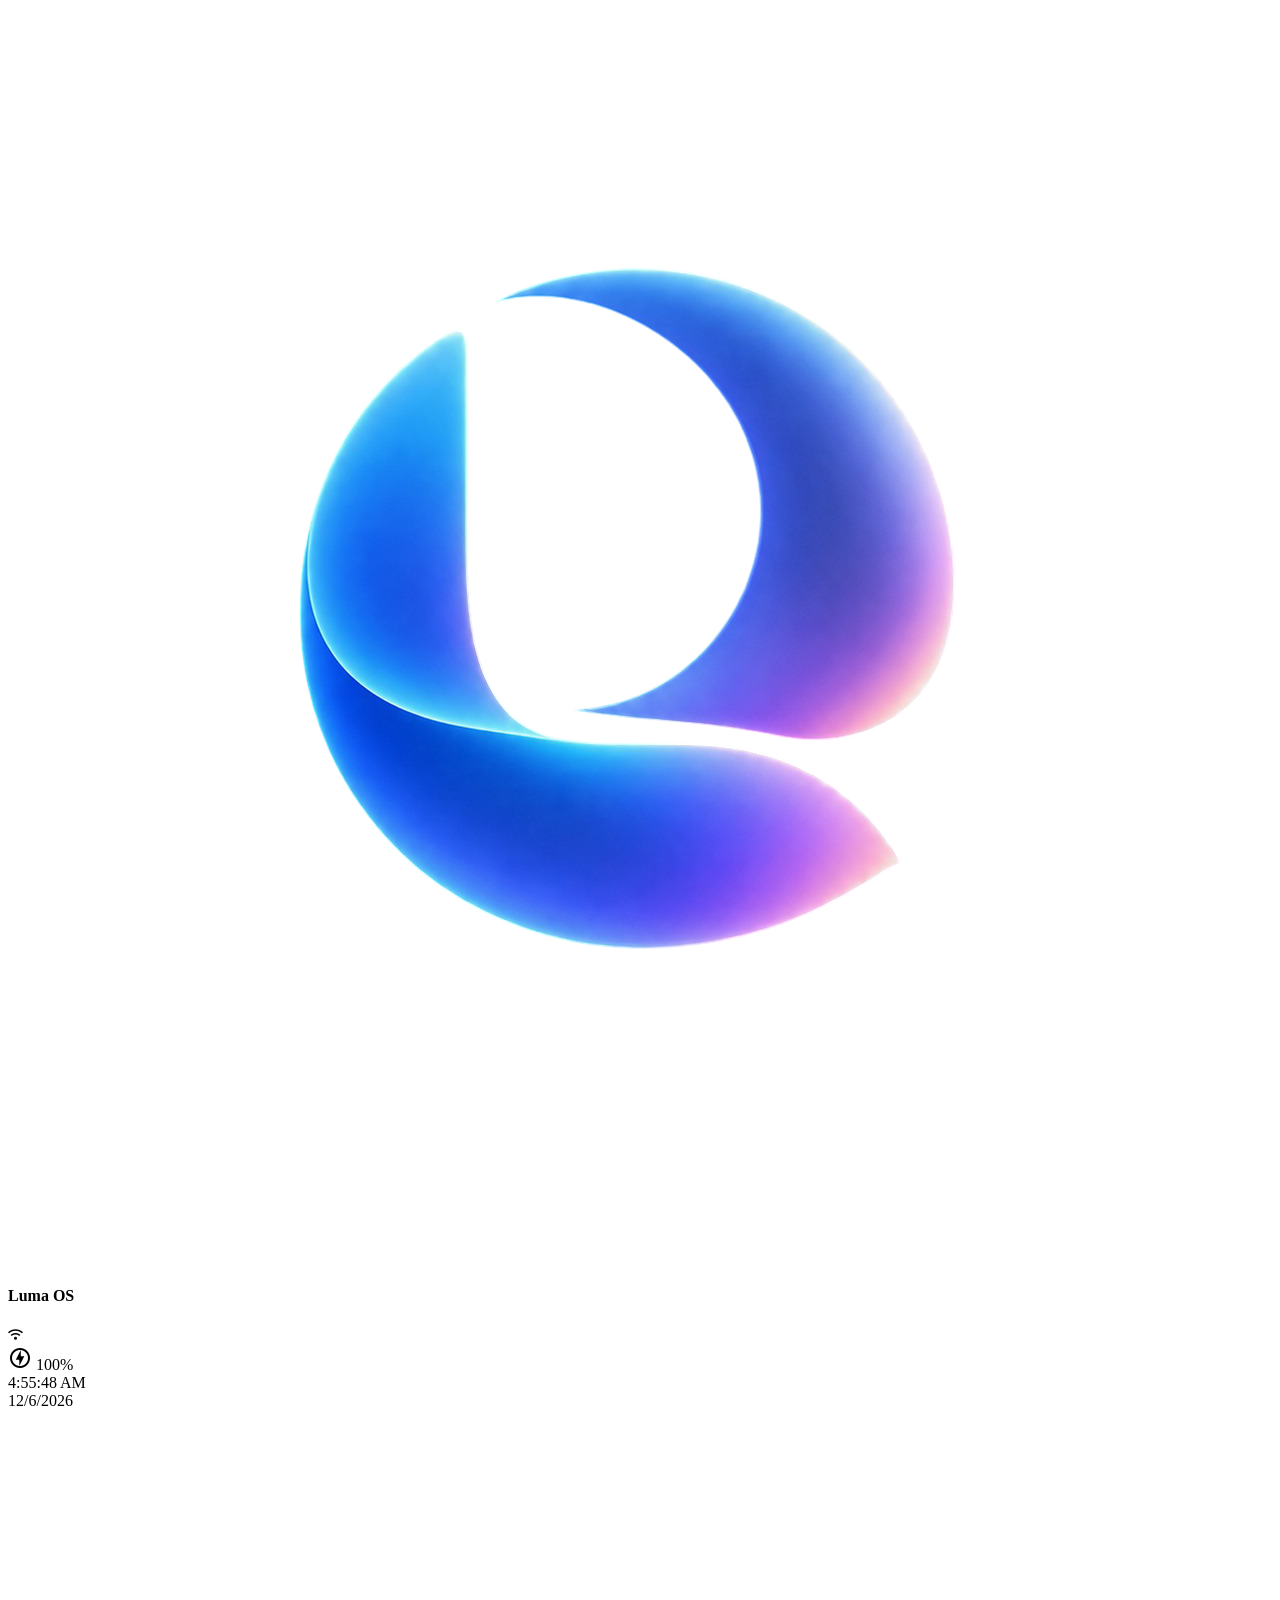
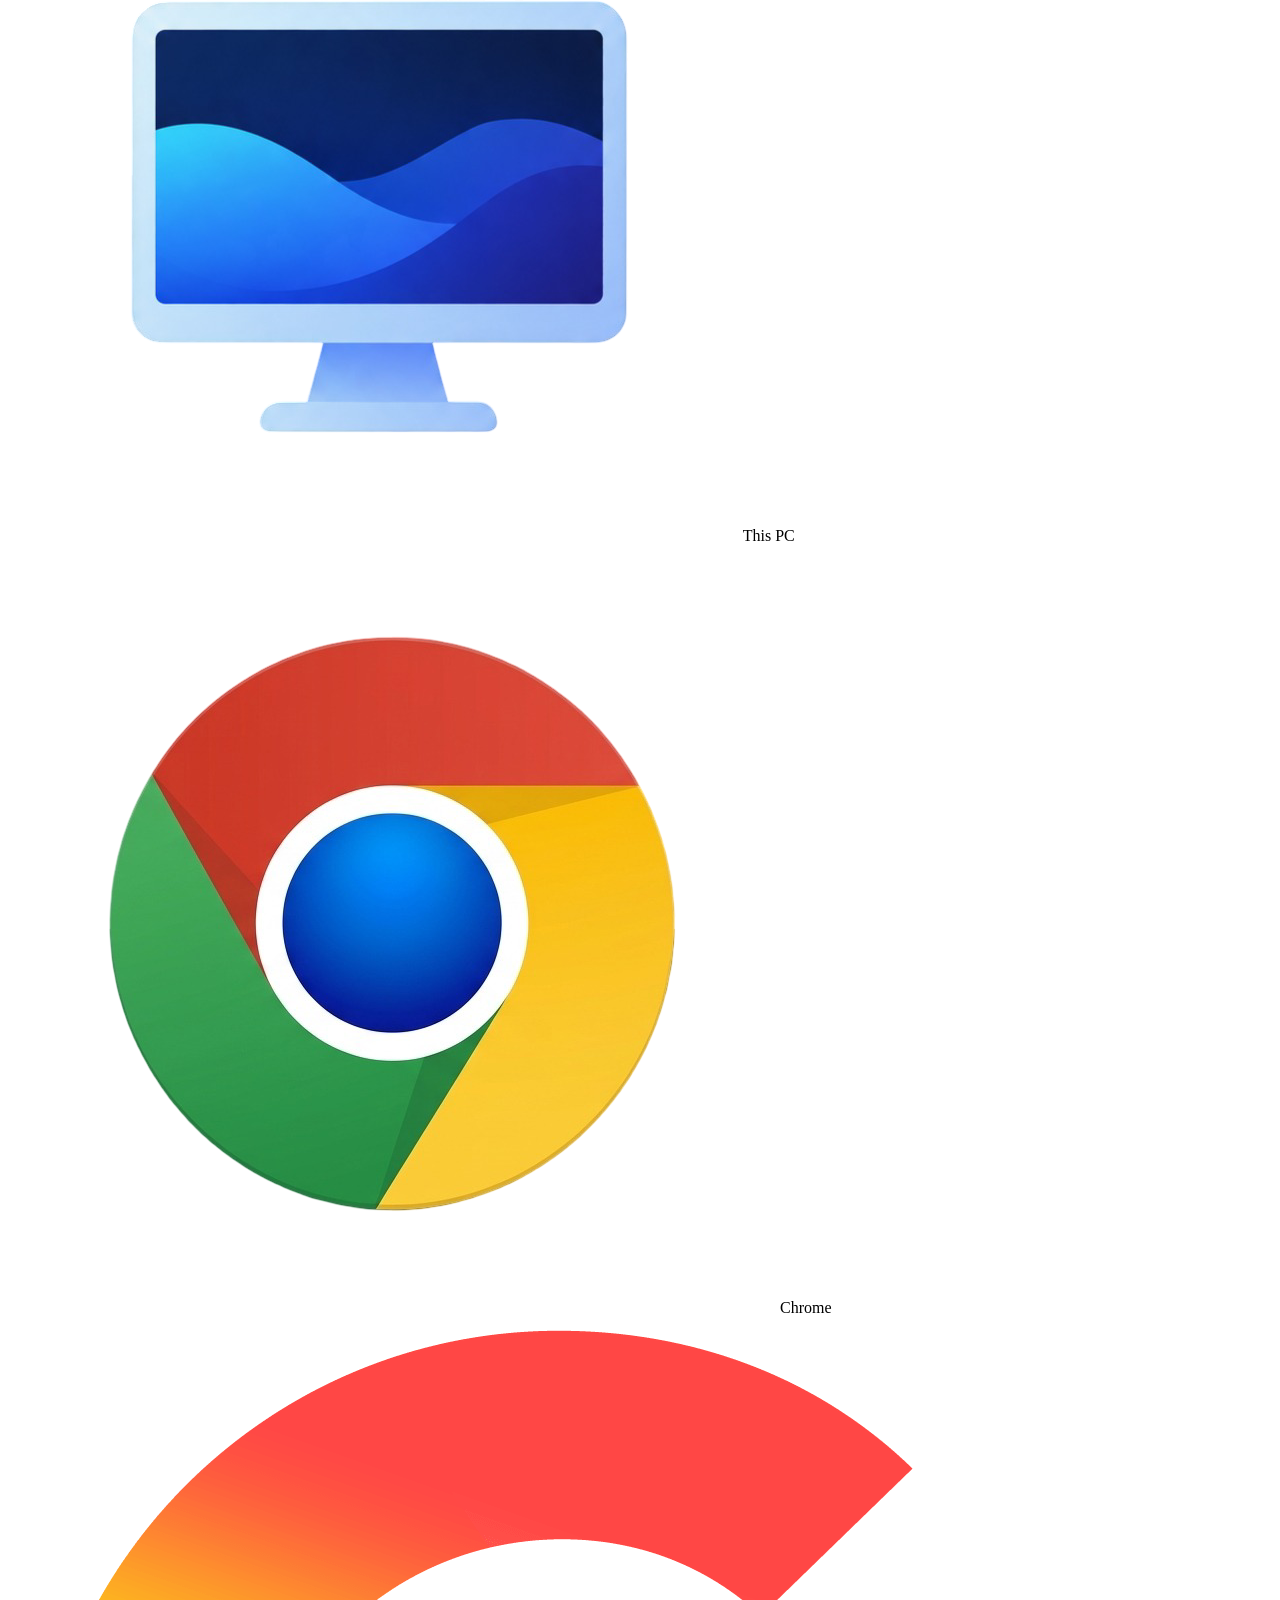
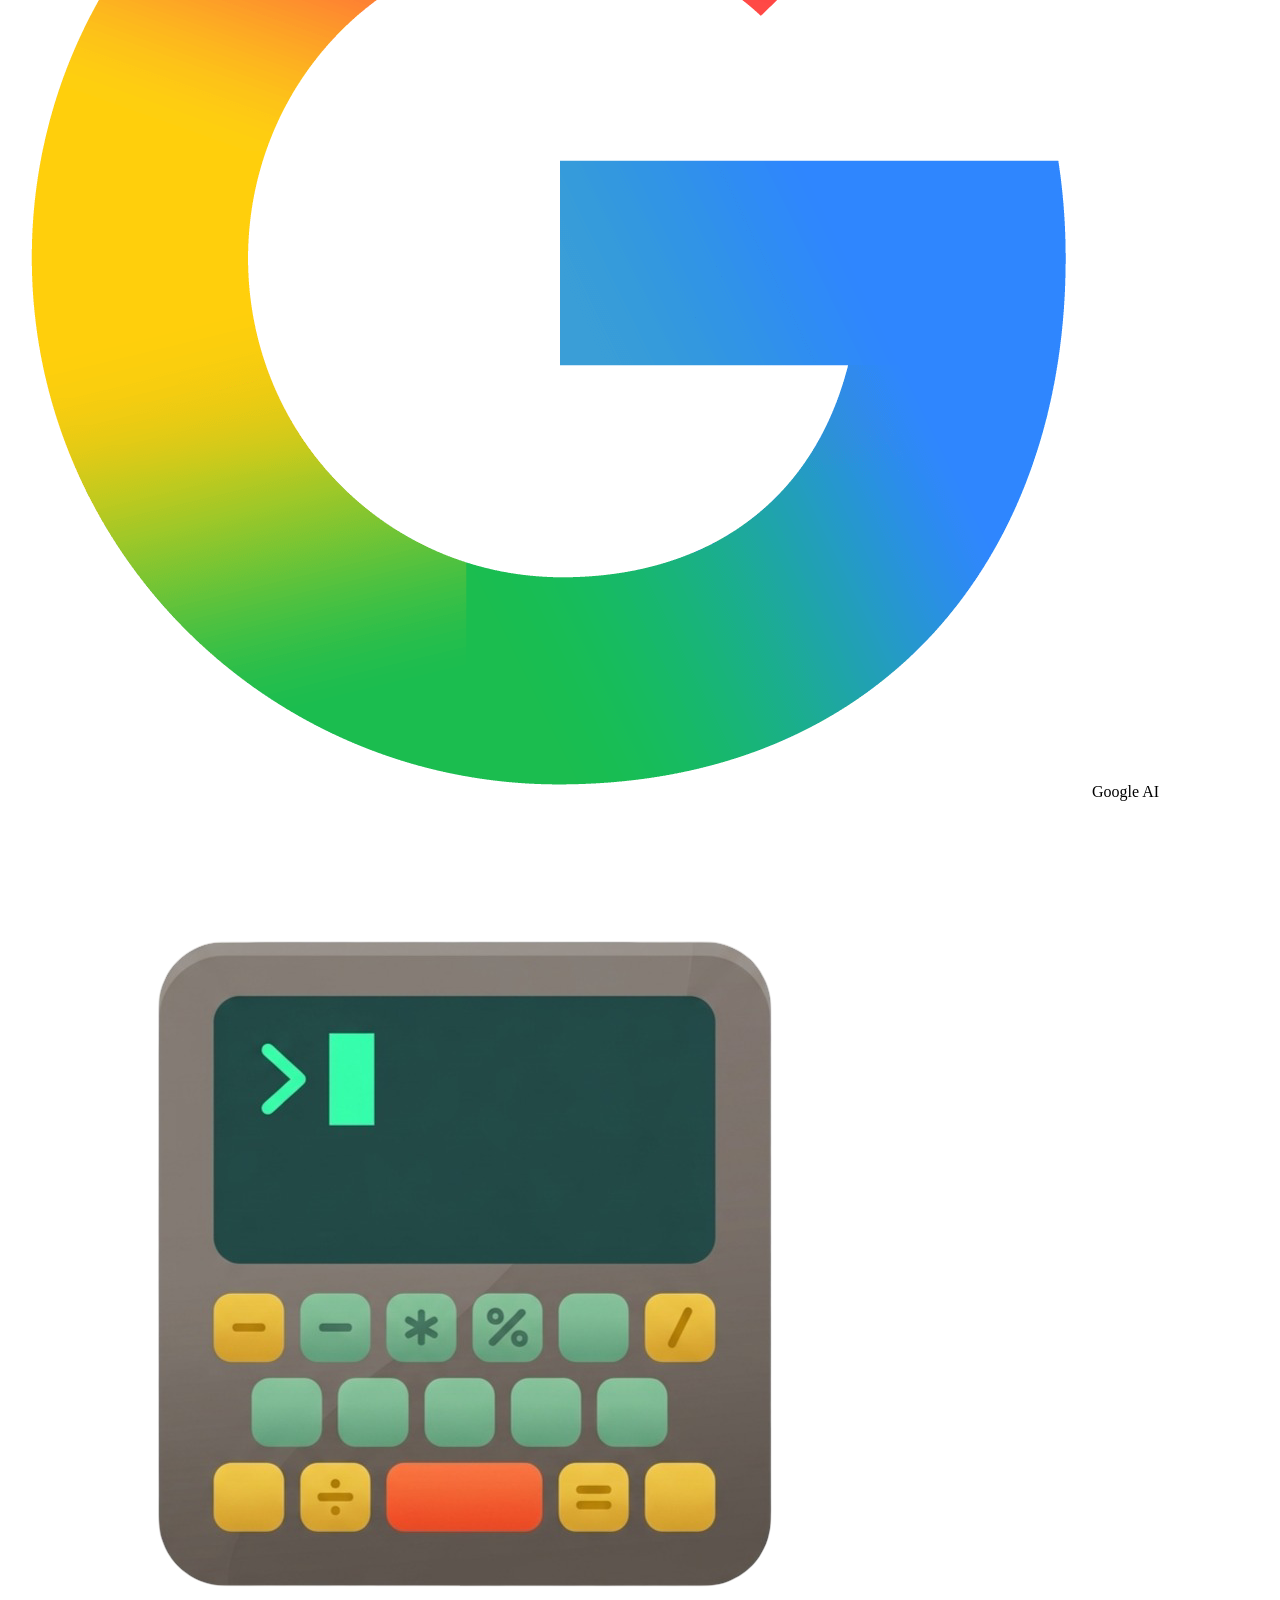
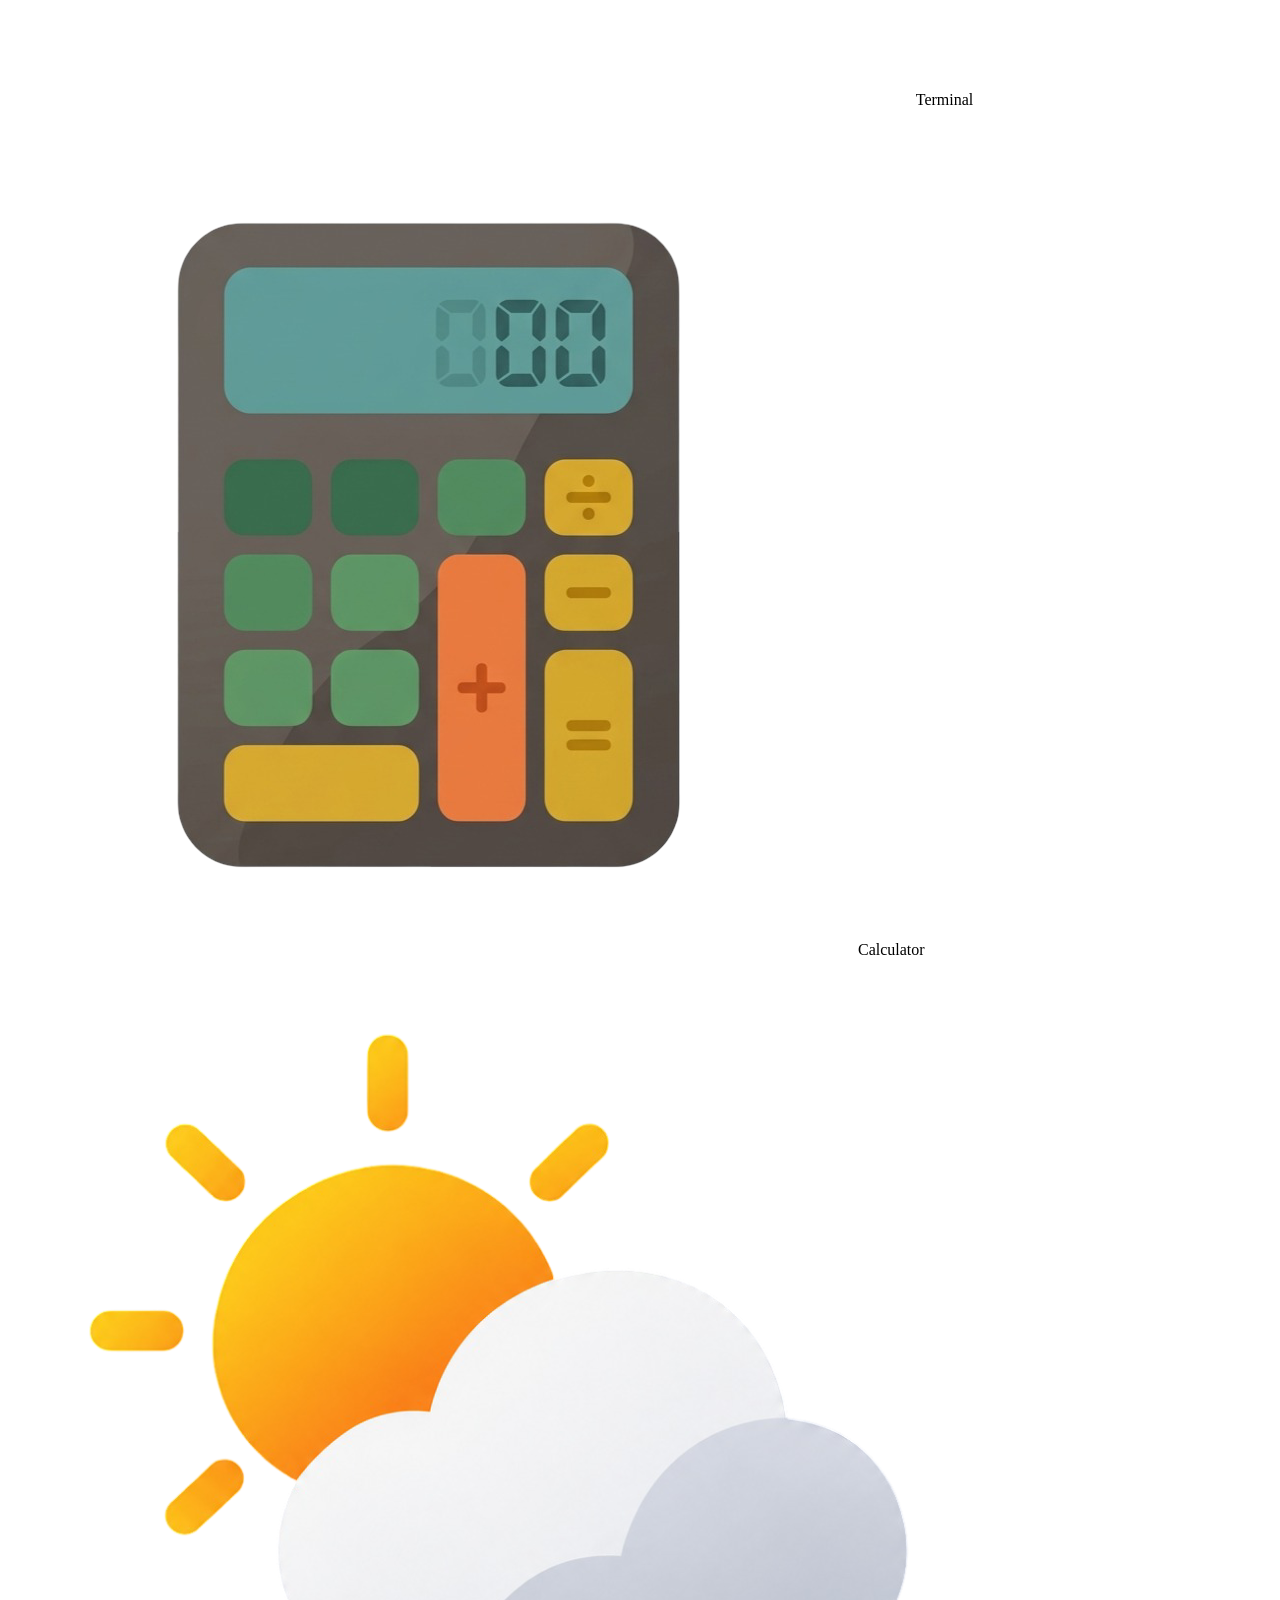
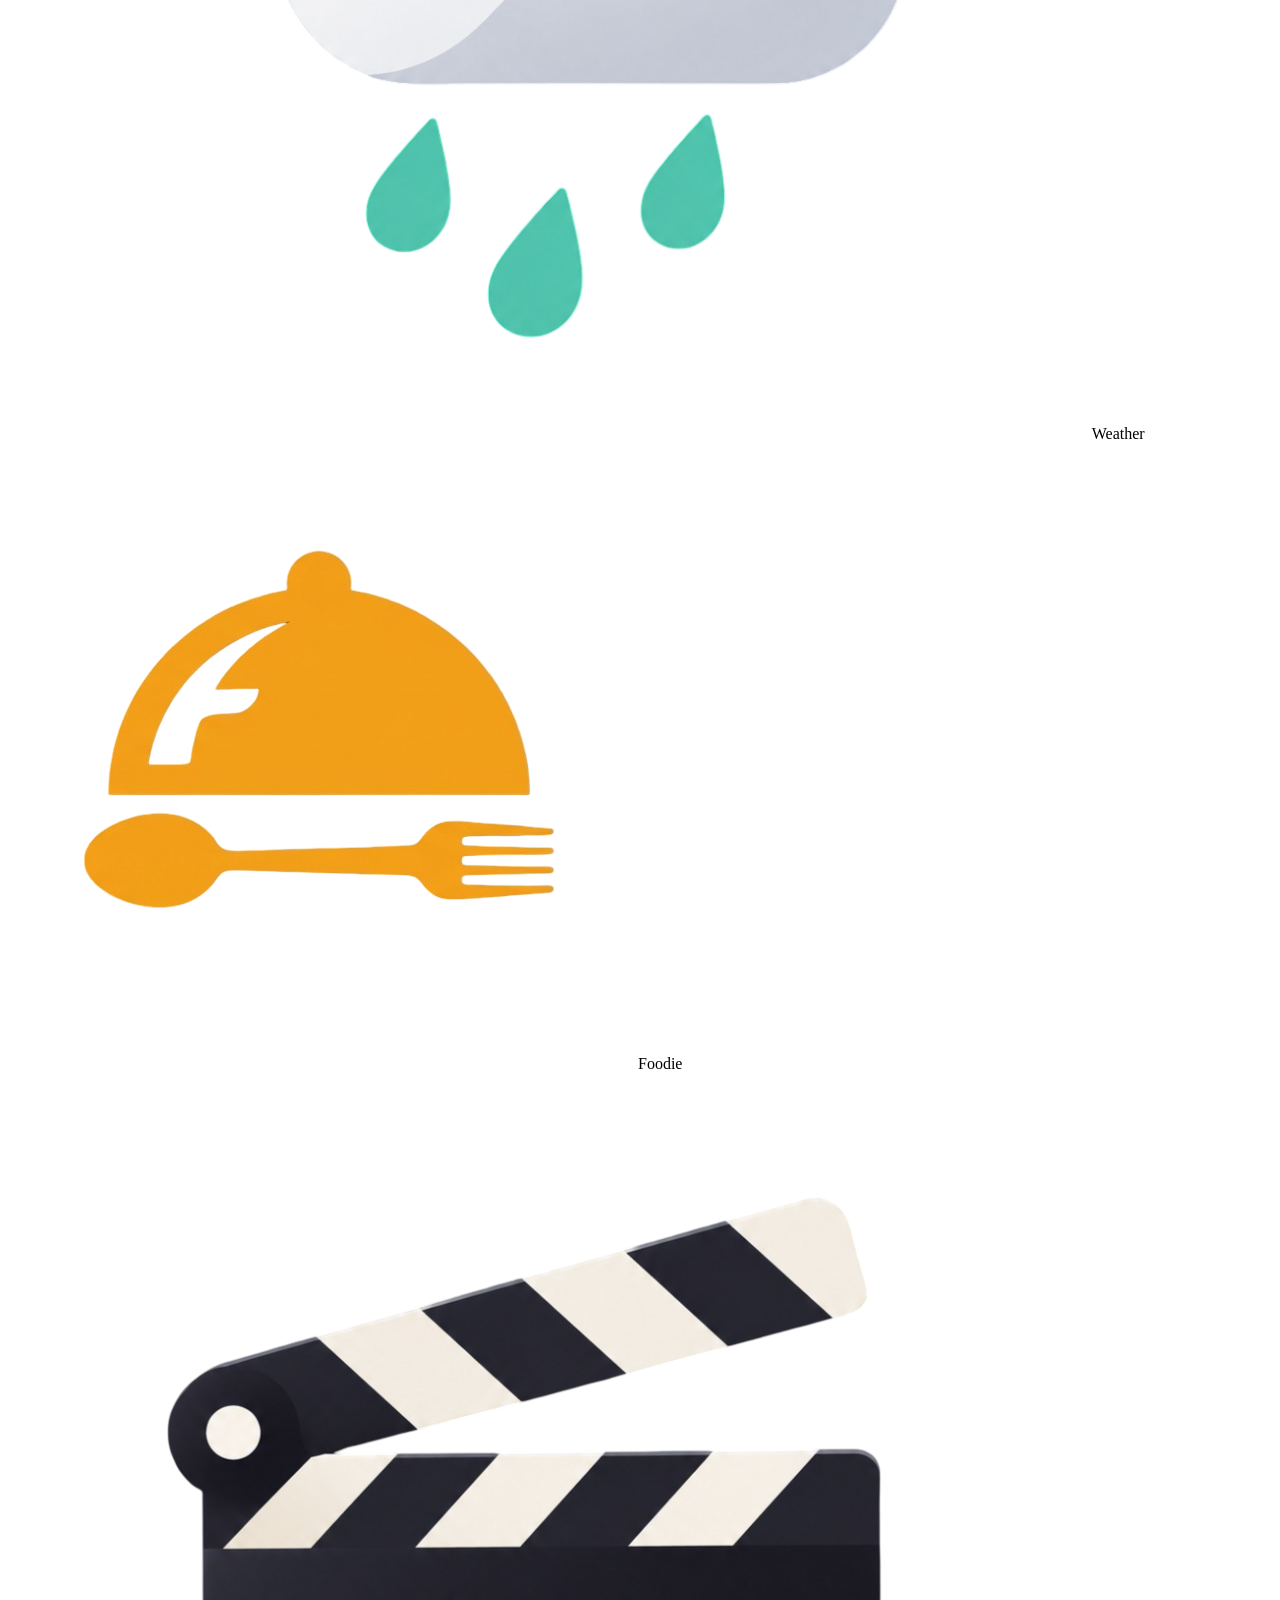
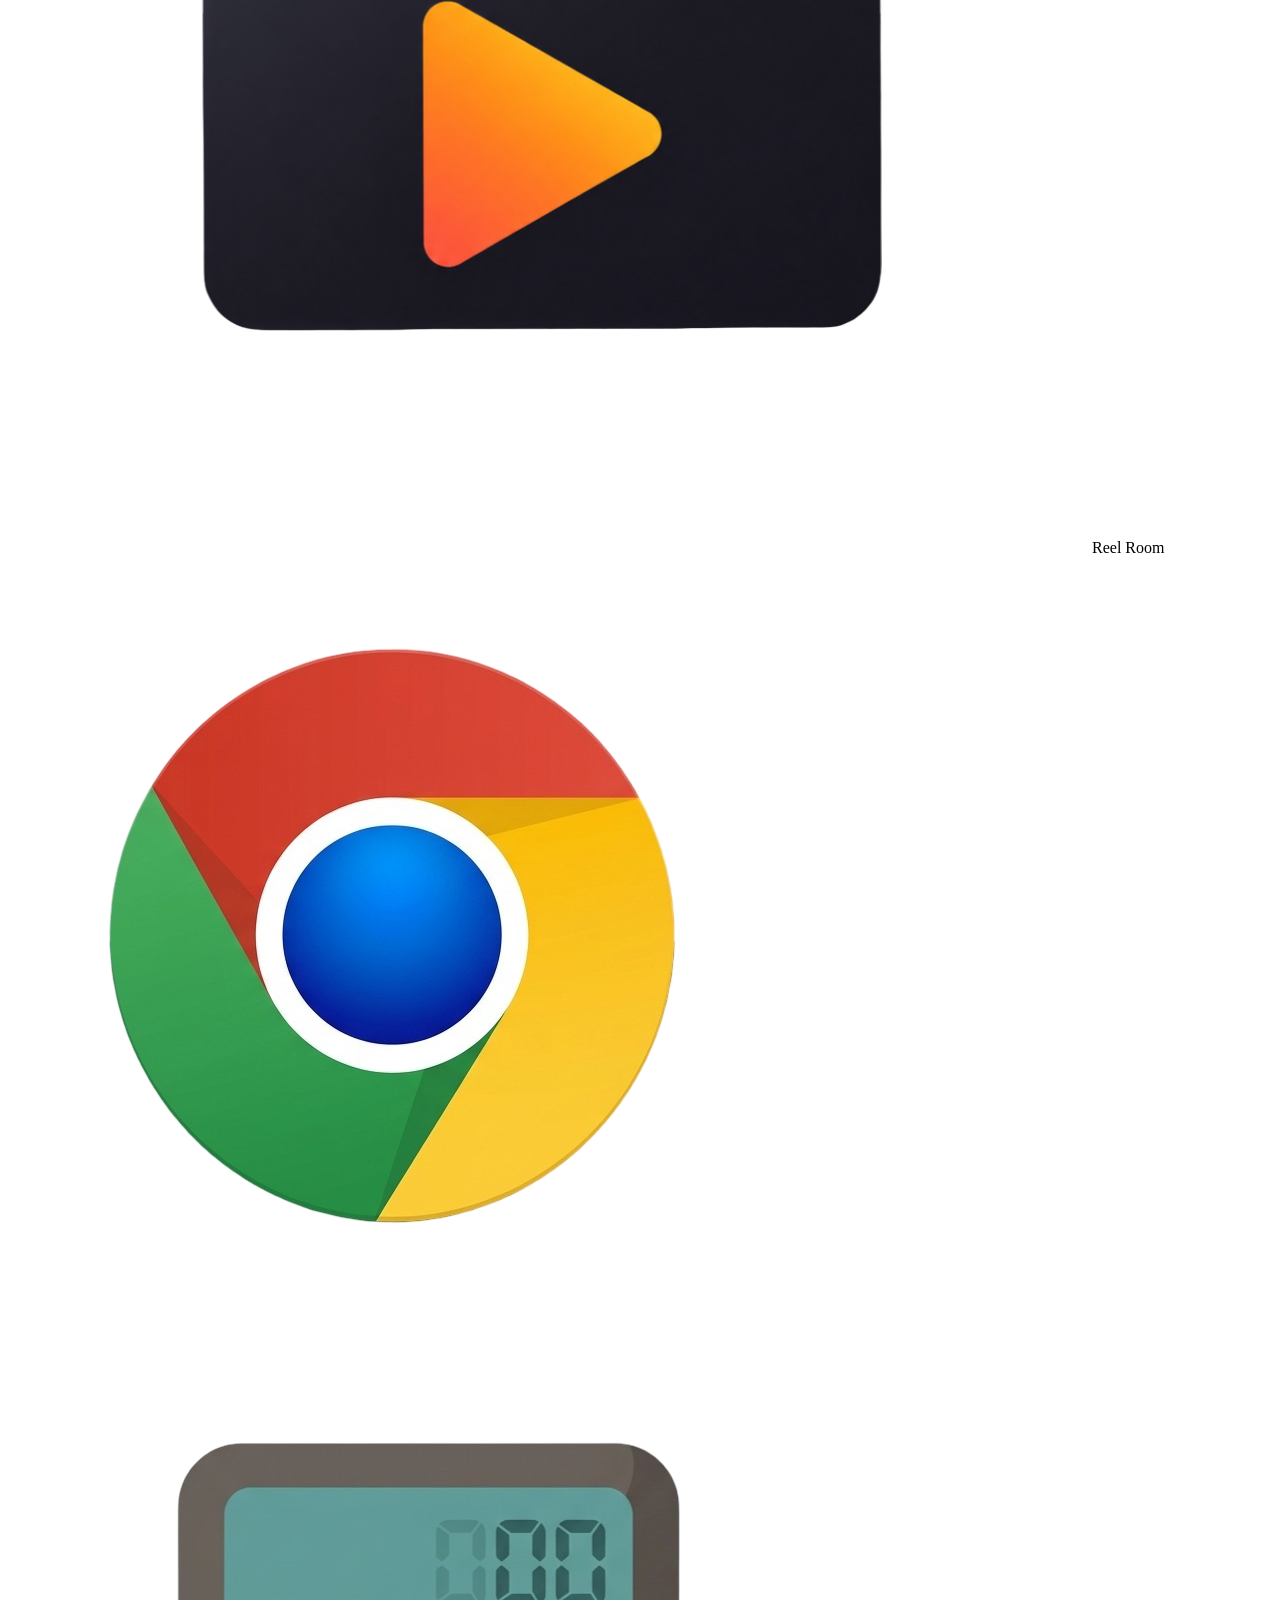
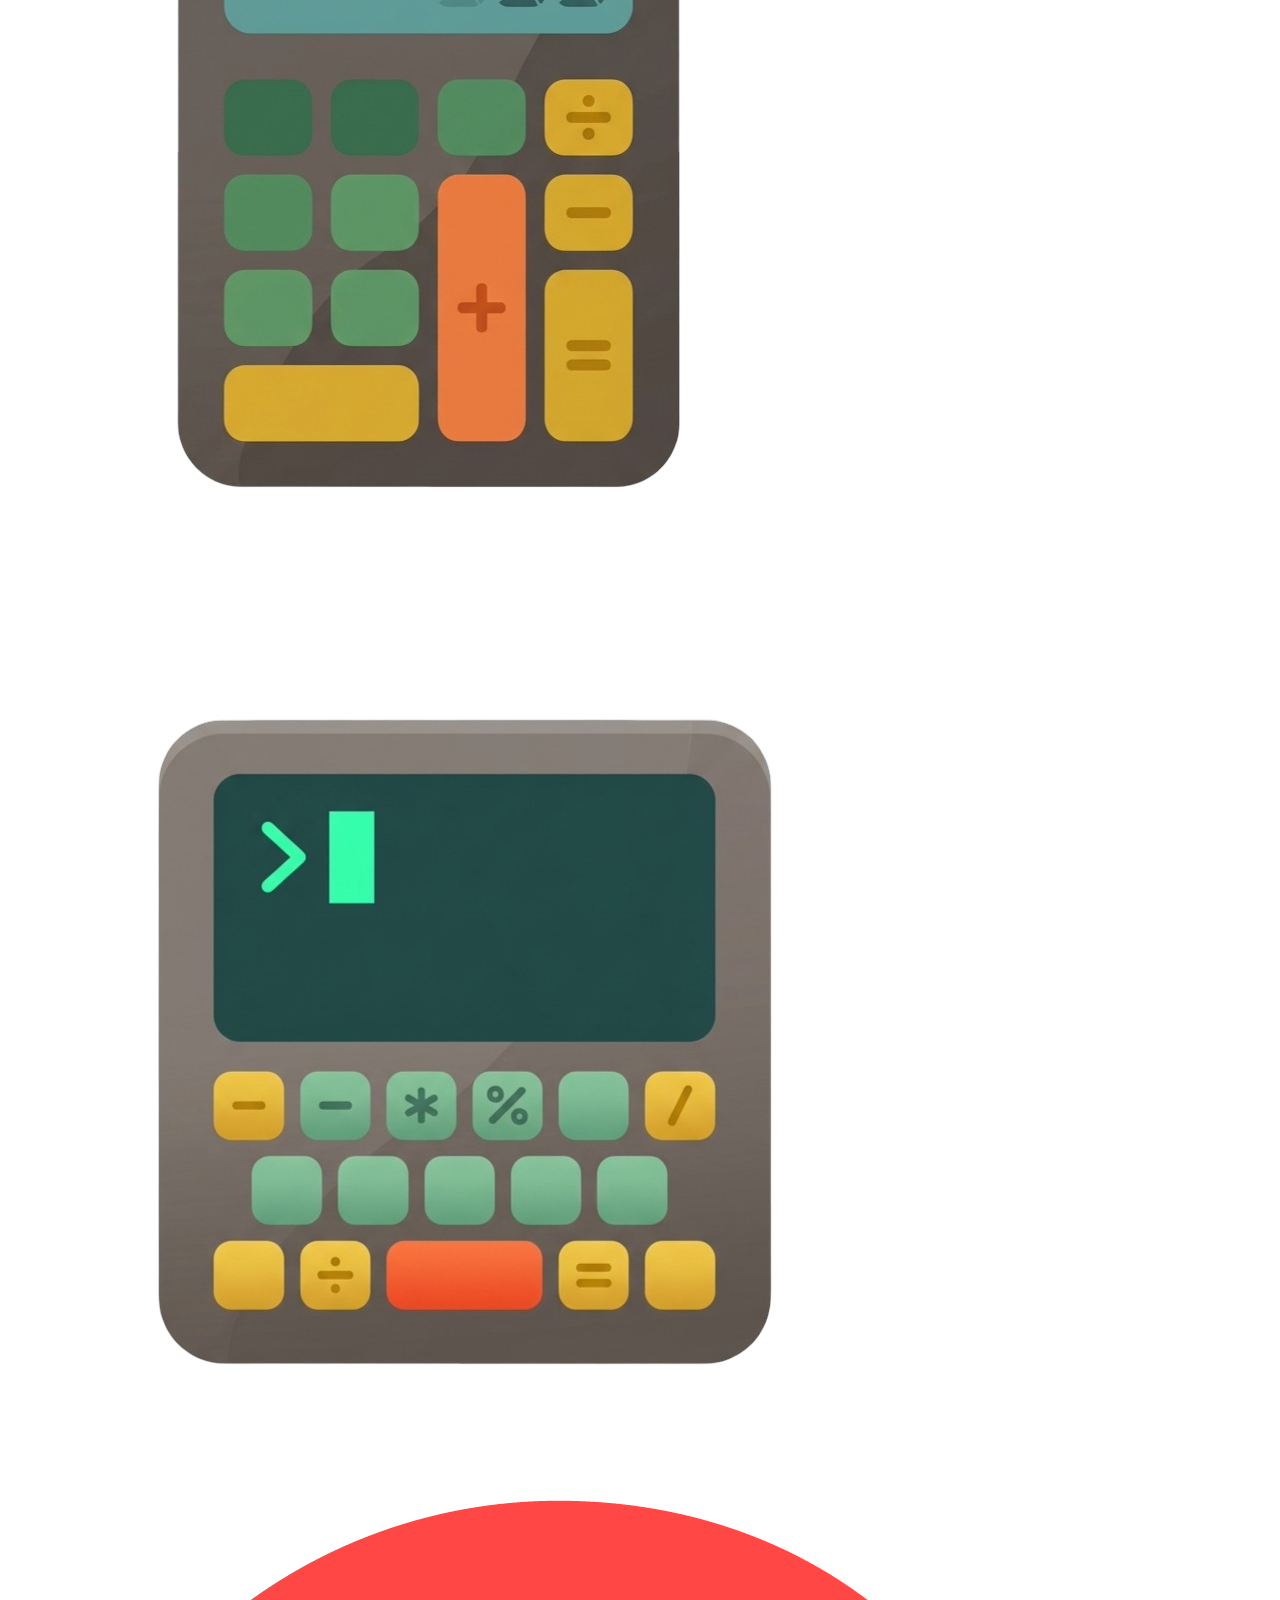
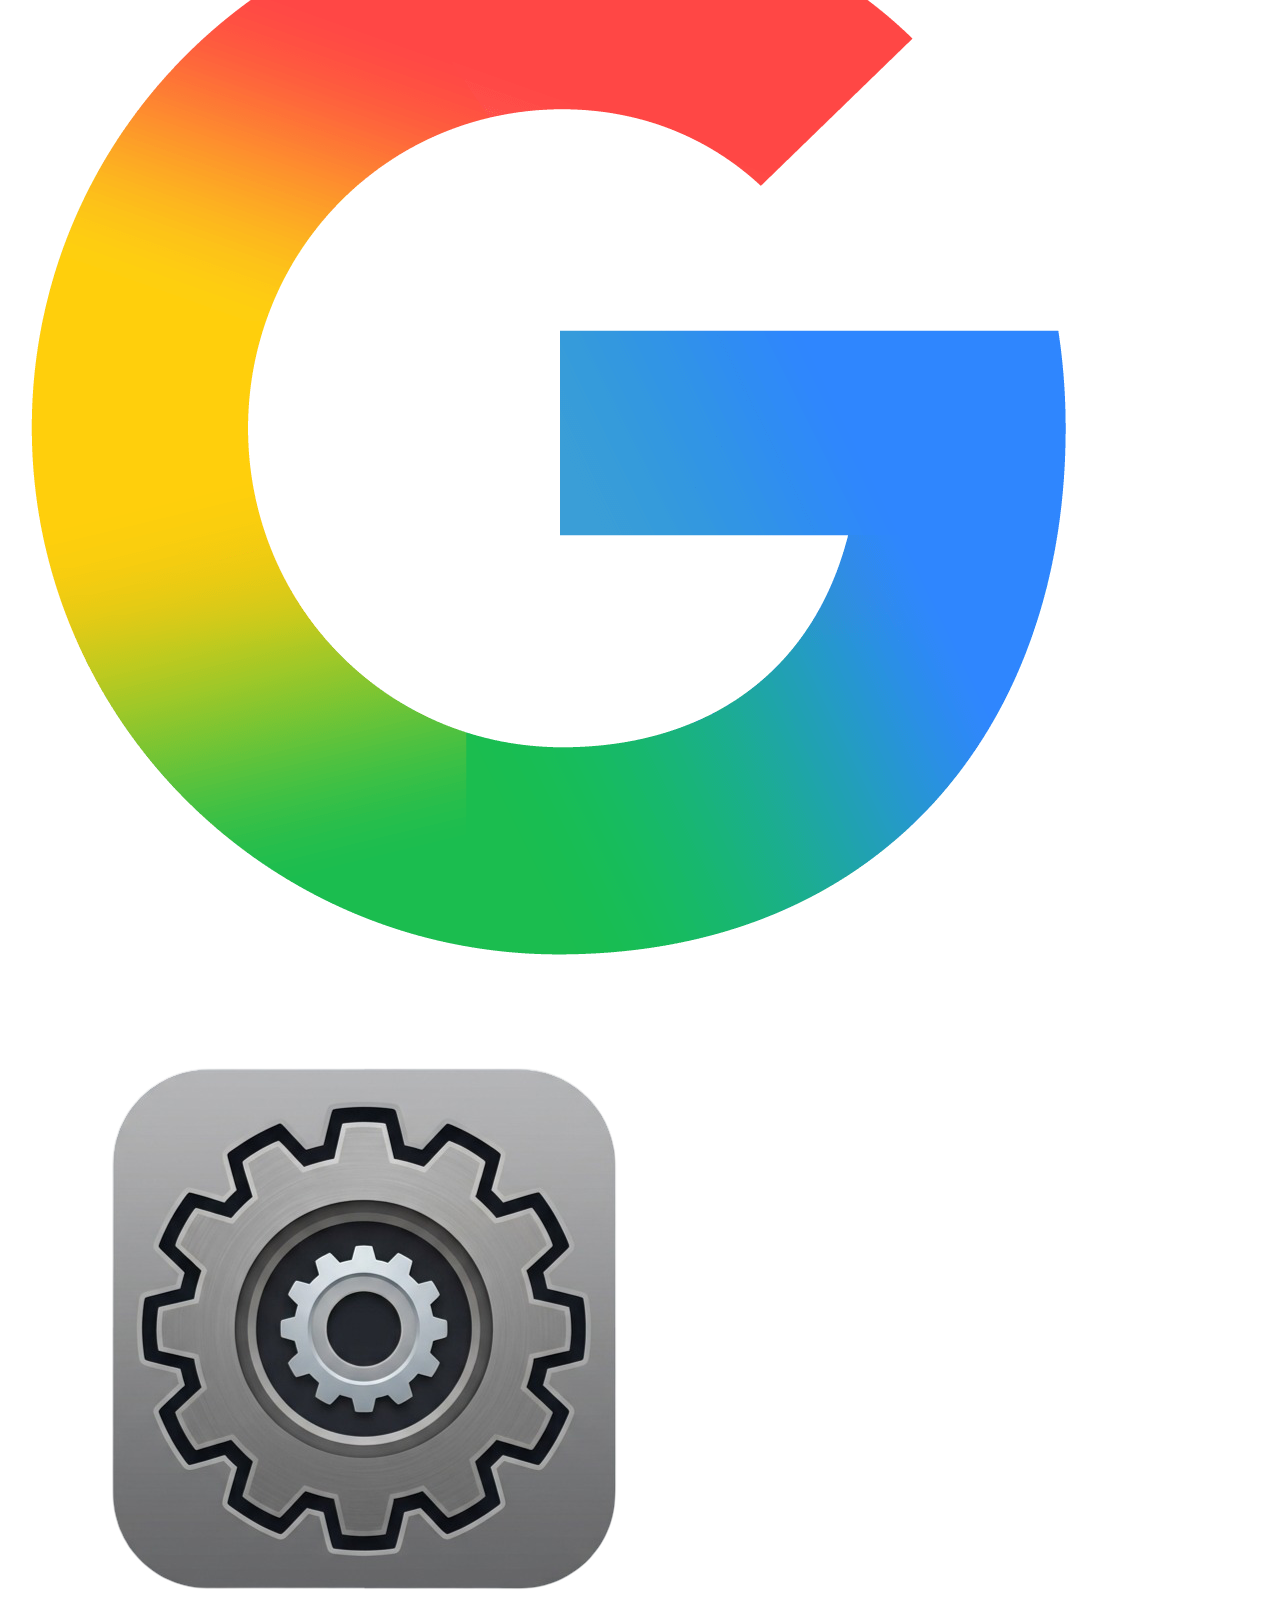
==== index.html @ f8257c96 "Initial Commit" ====
<!DOCTYPE html>
<html lang="en">

<head>
    <meta charset="UTF-8">
    <meta name="viewport" content="width=device-width, initial-scale=1.0">
    <title>Luma-OS</title>
    <!-- <link rel="stylesheet" href="./style.css"> -->
    <link rel="shortcut icon" href="./img/logo.png" type="image/x-icon">
    <link rel="stylesheet"
        href="https://fonts.googleapis.com/css2?family=Material+Symbols+Outlined:opsz,wght,FILL,GRAD@24,400,0,0" />
    <script src="https://cdn.jsdelivr.net/npm/@tailwindcss/browser@4"></script>
    <script src="./browser@4.js"></script>
</head>

<body class="bg-[url('./img/background.png')] bg-cover bg-no-repeat text-[#fff] font-sans">
    <!-- <div class="main"></div> -->

    <nav class="flex justify-between w-full h-[30px] p-1 bg-[#00000060]">
        <div class="flex center">
            <img draggable="false" src="./img/logo.png" alt="logo" class="h-[30px] w-auto relative bottom-[5px]">
            <h4 class="font-bold text-[#ffffff]">Luma OS</h4>
        </div>
        <div class="flex items-center justify-center text-center align-middle">
            <div class="wifi p-[5px] text-[15px] flex align-middle text-center items-center justify-center">
                <span class="material-symbols-outlined" style="font-size: 15px;">wifi</span>
            </div>
            <div
                class="battery gap-[5px] p-[5px] text-[15px] flex align-middle text-center items-center justify-center">
                <span class="material-symbols-outlined">
                    battery_full_alt
                </span> <span class="batt_p">78%</span>
            </div>
            <div class="time p-[5px] text-[15px] flex align-middle text-center items-center justify-center">
                <span id="time">12:00 PM</span>
            </div>
            <div class="date p-[5px] text-[15px] flex align-middle text-center items-center justify-center">
                <span>01/01/1111</span>
            </div>
        </div>
    </nav>

    <desktop class="z-10">

        <!-- <iframe src="" frameborder="0" ></iframe> -->

        <!-- THIS PC -->
        <div class="icon items-center flex flex-col justify-center h-auto w-[75px]">
            <img draggable="false" src="./img/This PC.png" alt="" class="h-[50px] w-auto relative  ">

            <span class="text-[12.5px] font-[500] ">This PC</span>
        </div>

        <!-- Chrome -->
        <div class="icon items-center flex flex-col justify-center h-auto w-[75px] mt-[5px]">
            <img draggable="false" src="./img/Chrome.png" alt="" class="h-[50px] w-auto relative ">

            <span class="text-[12.5px] font-[500] ">Chrome</span>
        </div>

        <!-- Google -->
        <div class="icon items-center flex flex-col justify-center h-auto w-[75px] mt-[5px]">
            <img draggable="false" src="./img/google.png" alt="" class="h-[40px] w-auto relative ">

            <span class="text-[12.5px] font-[500]">Google AI</span>
        </div>

        <!-- Terminal-->
        <div class="icon items-center flex flex-col justify-center h-auto w-[75px] mt-[5px]">
            <img draggable="false" src="./img/Terminal.png" alt="" class="h-[50px] w-auto relative ">
            <span class="text-[12.5px] font-[500]">Terminal</span>
        </div>

        <!-- Calculator -->
        <div class="icon items-center flex flex-col justify-center h-auto w-[75px] mt-[5px]">
            <img draggable="false" src="./img/Calculator.png" alt="" class="h-[50px] w-auto relative ">

            <span class="text-[12.5px] font-[500]">Calculator</span>
        </div>

        <!-- Weather -->
        <div class="icon items-center flex flex-col justify-center h-auto w-[75px] mt-[5px]">
            <img draggable="false" src="./img/Weather.png" alt="" class="h-[50px] w-auto relative ">

            <span class="text-[12.5px] font-[500]">Weather</span>
        </div>


        <!-- Foodie -->
        <div class="icon items-center flex flex-col justify-center h-auto w-[75px] mt-[5px]">
            <img draggable="false" src="./img/Foodie.png" alt="" class="h-[50px] w-auto relative ">

            <span class="text-[12.5px] font-[500]">Foodie</span>
        </div>


        <!-- Movie -->
        <div class="icon items-center flex flex-col justify-center h-auto w-[75px] mt-[5px]">
            <img draggable="false" src="./img/Movie.png" alt="" class="h-[50px] w-auto relative ">
            <span class="text-[12.5px] font-[500]">Reel Room</span>
        </div>

    </desktop>


    <!--https://www.google.com/search?igu=1-->

    <viewer style="display: none;"
        class="flex flex-col absolute w-[calc(100vw-35px)] h-[calc(100%-105px)] min-h-[500px] bg-white/15 backdrop-blur-xs border border-white/20 shadow-lg rounded-[18px] left-1/2 -translate-x-1/2 top-[35px] justify-center items-center z-[0]">
        <div class="tbar flex justify-between w-full p-1 bg-[#00000060] rounded-t-[18px]">
            <div class="flex center p-[5px] gap-[5px]">
                <img draggable="false" src="" alt="" class="appimg h-[20px] w-auto relative ">
                <span class="appname text-[12.5px] font-[500] color-[#ffffff] "></span>
            </div>
            <div>

                <!-- onclick="this.parentElement.parentElement.parentElement.remove()" -->


                <span class="material-symbols-outlined text-[20px] p-[5px] cursor-pointer">
                    close
                </span>
            </div>
        </div>


        <iframe src="" frameborder="0" class="w-full h-full rounded-b-[18px]"></iframe>
    </viewer>

    <!--|| TASKBAR || -->

    <taskbar
        class="flex fixed w-1/4 h-[50px] bg-white/15 backdrop-blur-xs border border-white/20 shadow-lg rounded-[18px] left-1/2 -translate-x-1/2 bottom-[10px] justify-evenly items-center px-2">
        <!-- Chrome -->
        <div class="icon flex items-center justify-center h-full w-[50px]">
            <img draggable="false" src="./img/Chrome.png" alt="Chrome" class="h-[32px] w-auto object-contain">
        </div>

        <!-- Calculator -->
        <div class="icon flex items-center justify-center h-full w-[50px]">
            <img draggable="false" src="./img/Calculator.png" alt="Calculator" class="h-[32px] w-auto object-contain">
        </div>

        <!-- Terminal -->
        <div class="icon flex items-center justify-center h-full w-[50px]">
            <img draggable="false" src="./img/Terminal.png" alt="Terminal" class="h-[32px] w-auto object-contain">
        </div>

        <!-- Google AI -->
        <div class="icon flex items-center justify-center h-full w-[50px]">
            <img draggable="false" src="./img/google.png" alt="Google AI" class="h-[22px] w-auto object-contain">
        </div>

        <!-- Settings -->
        <div class="icon flex items-center justify-center h-full w-[50px]">
            <img draggable="false" src="./img/Settings.png" alt="Settings" class="h-[32px] w-auto object-contain">
        </div>

        <!-- Apps Menu -->
        <div class="icon flex items-center justify-center text-center h-full w-[50px]">
            <span class="material-symbols-outlined text-[32px] text-white">apps</span>
        </div>
    </taskbar>


</body>
<script src="./script.js"></script>
</html>
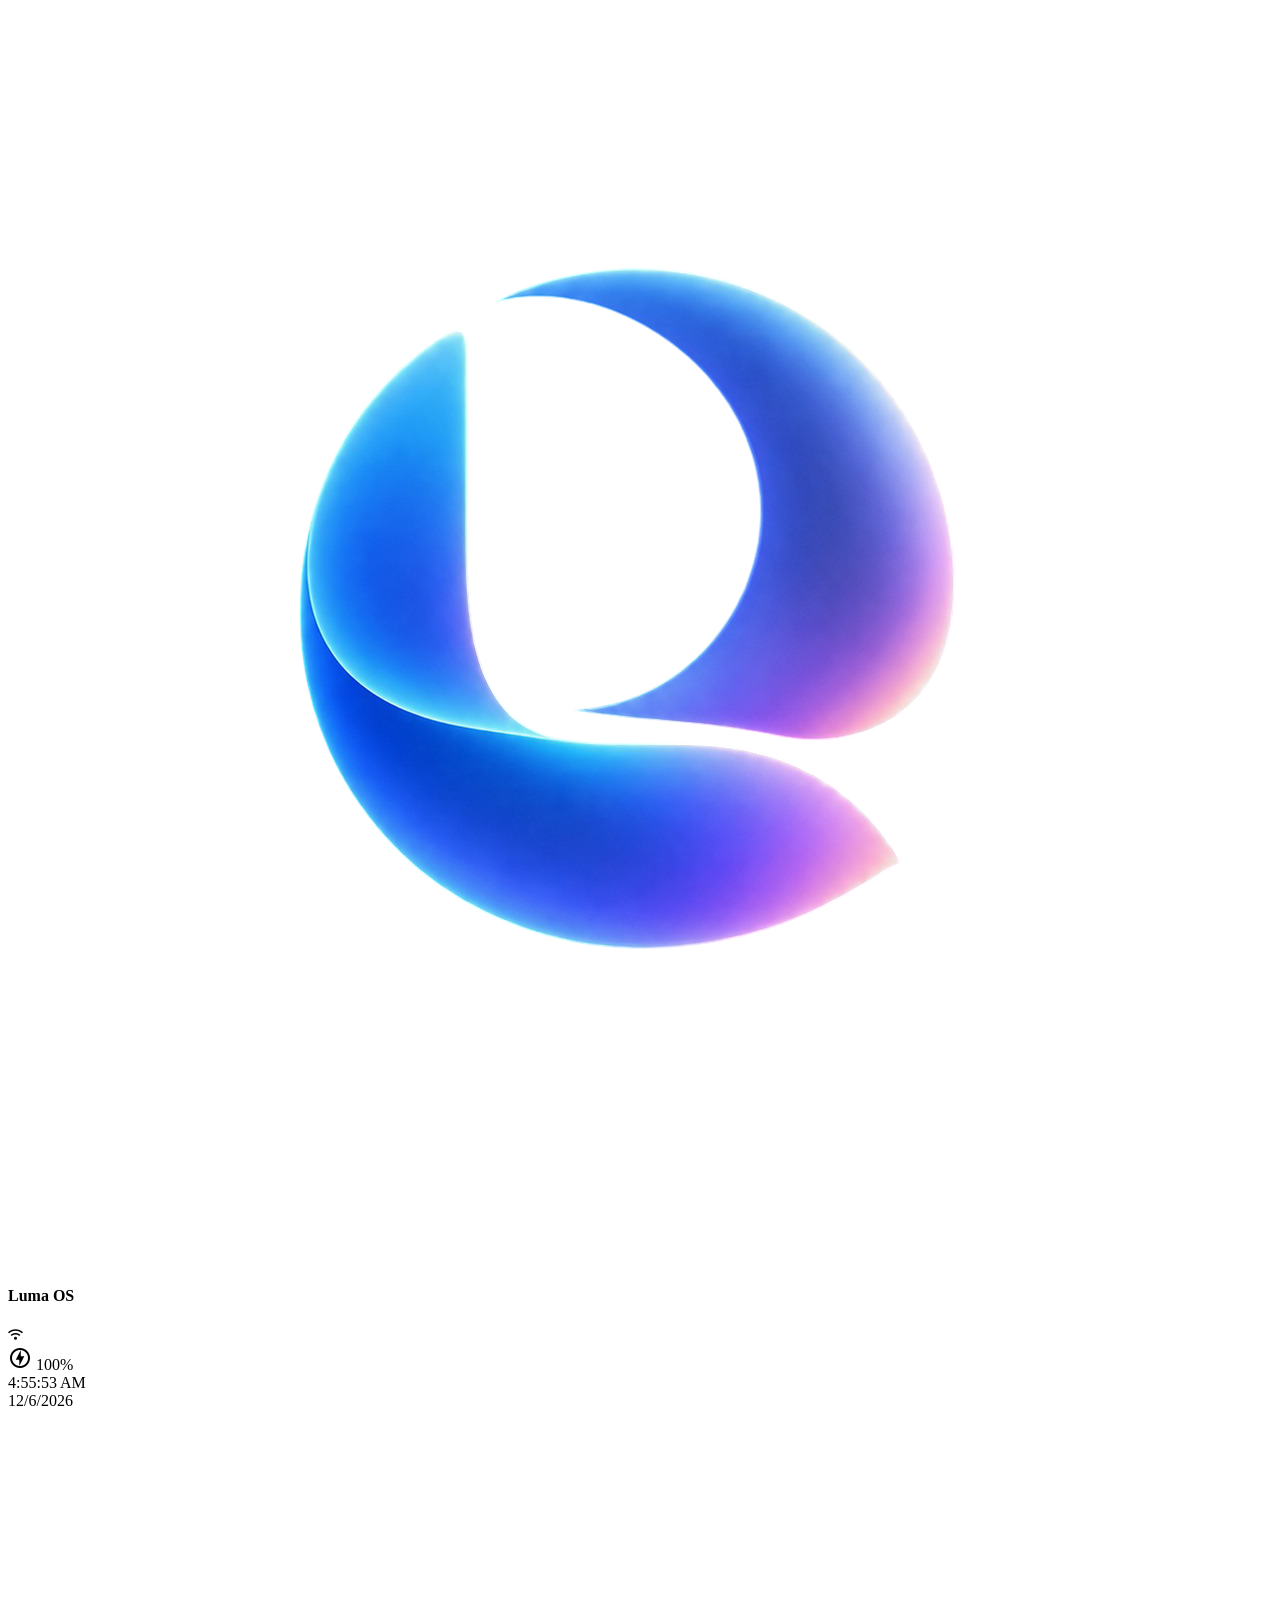
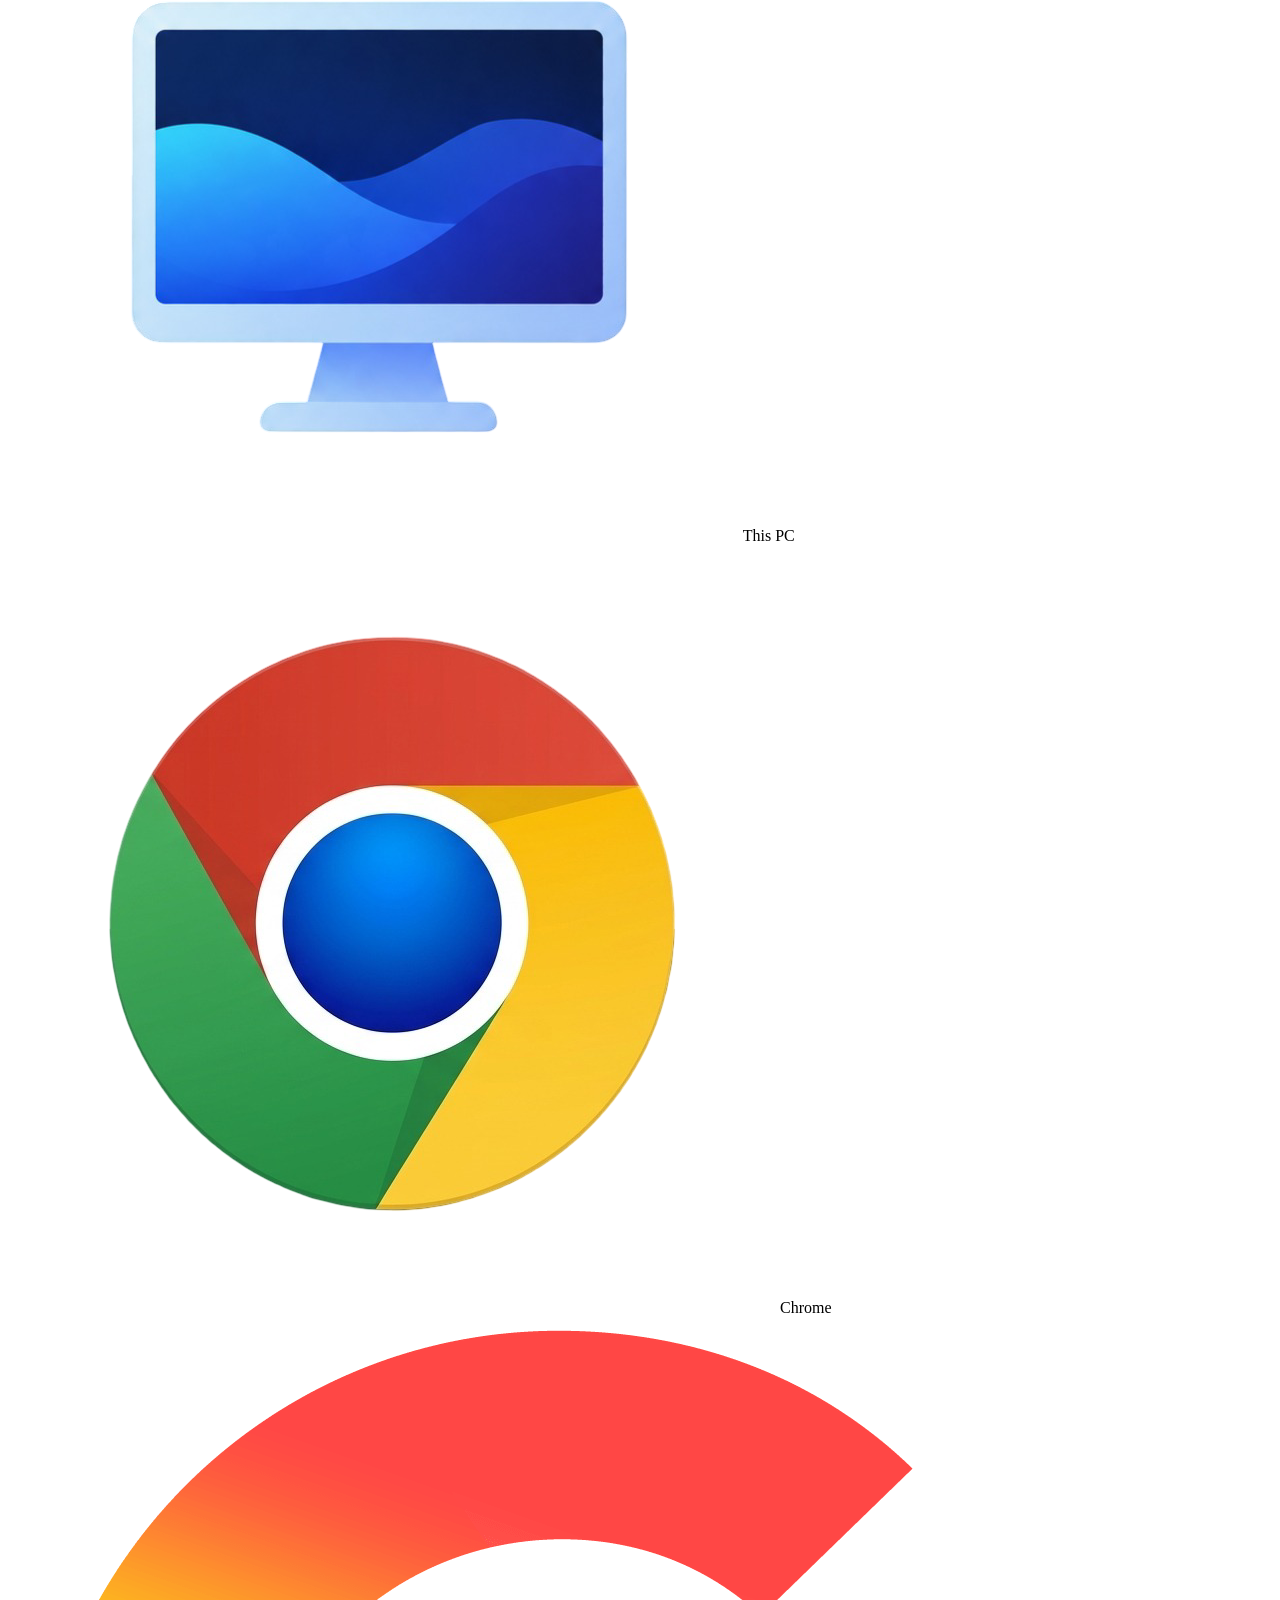
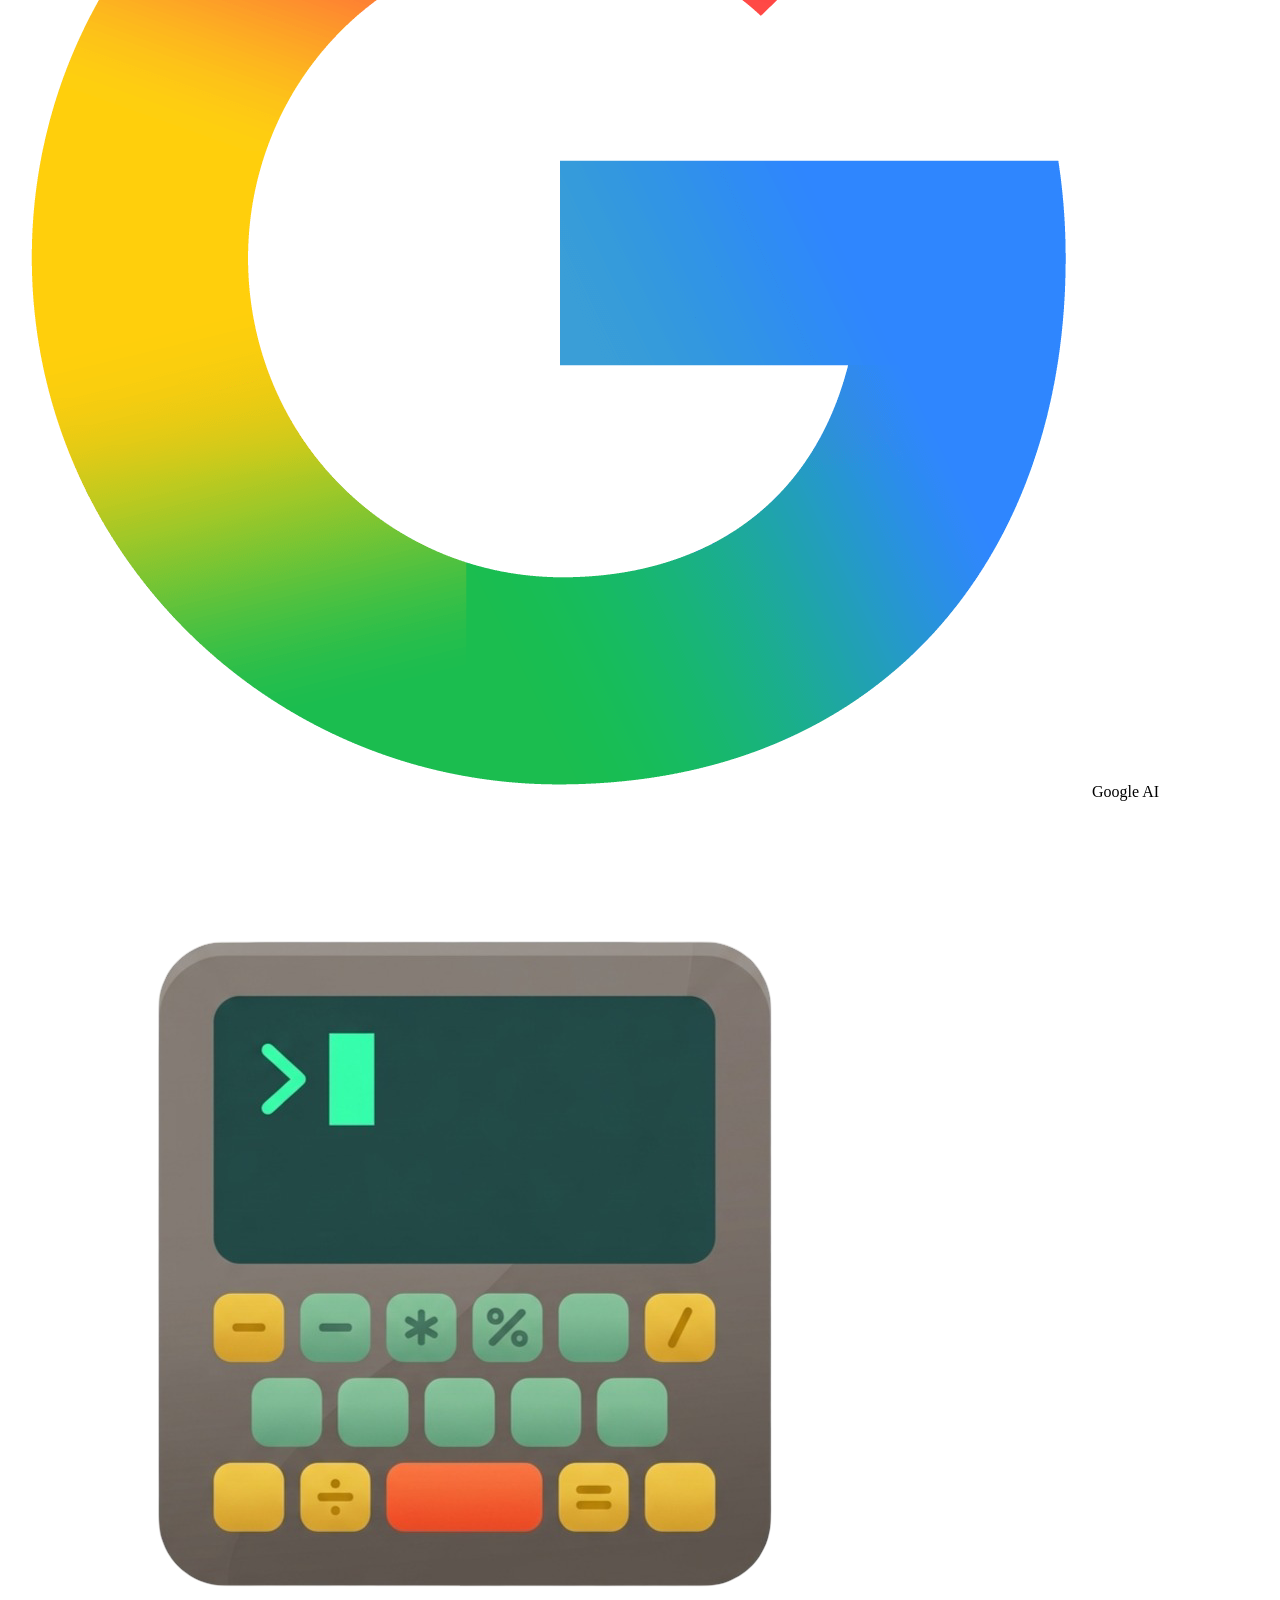
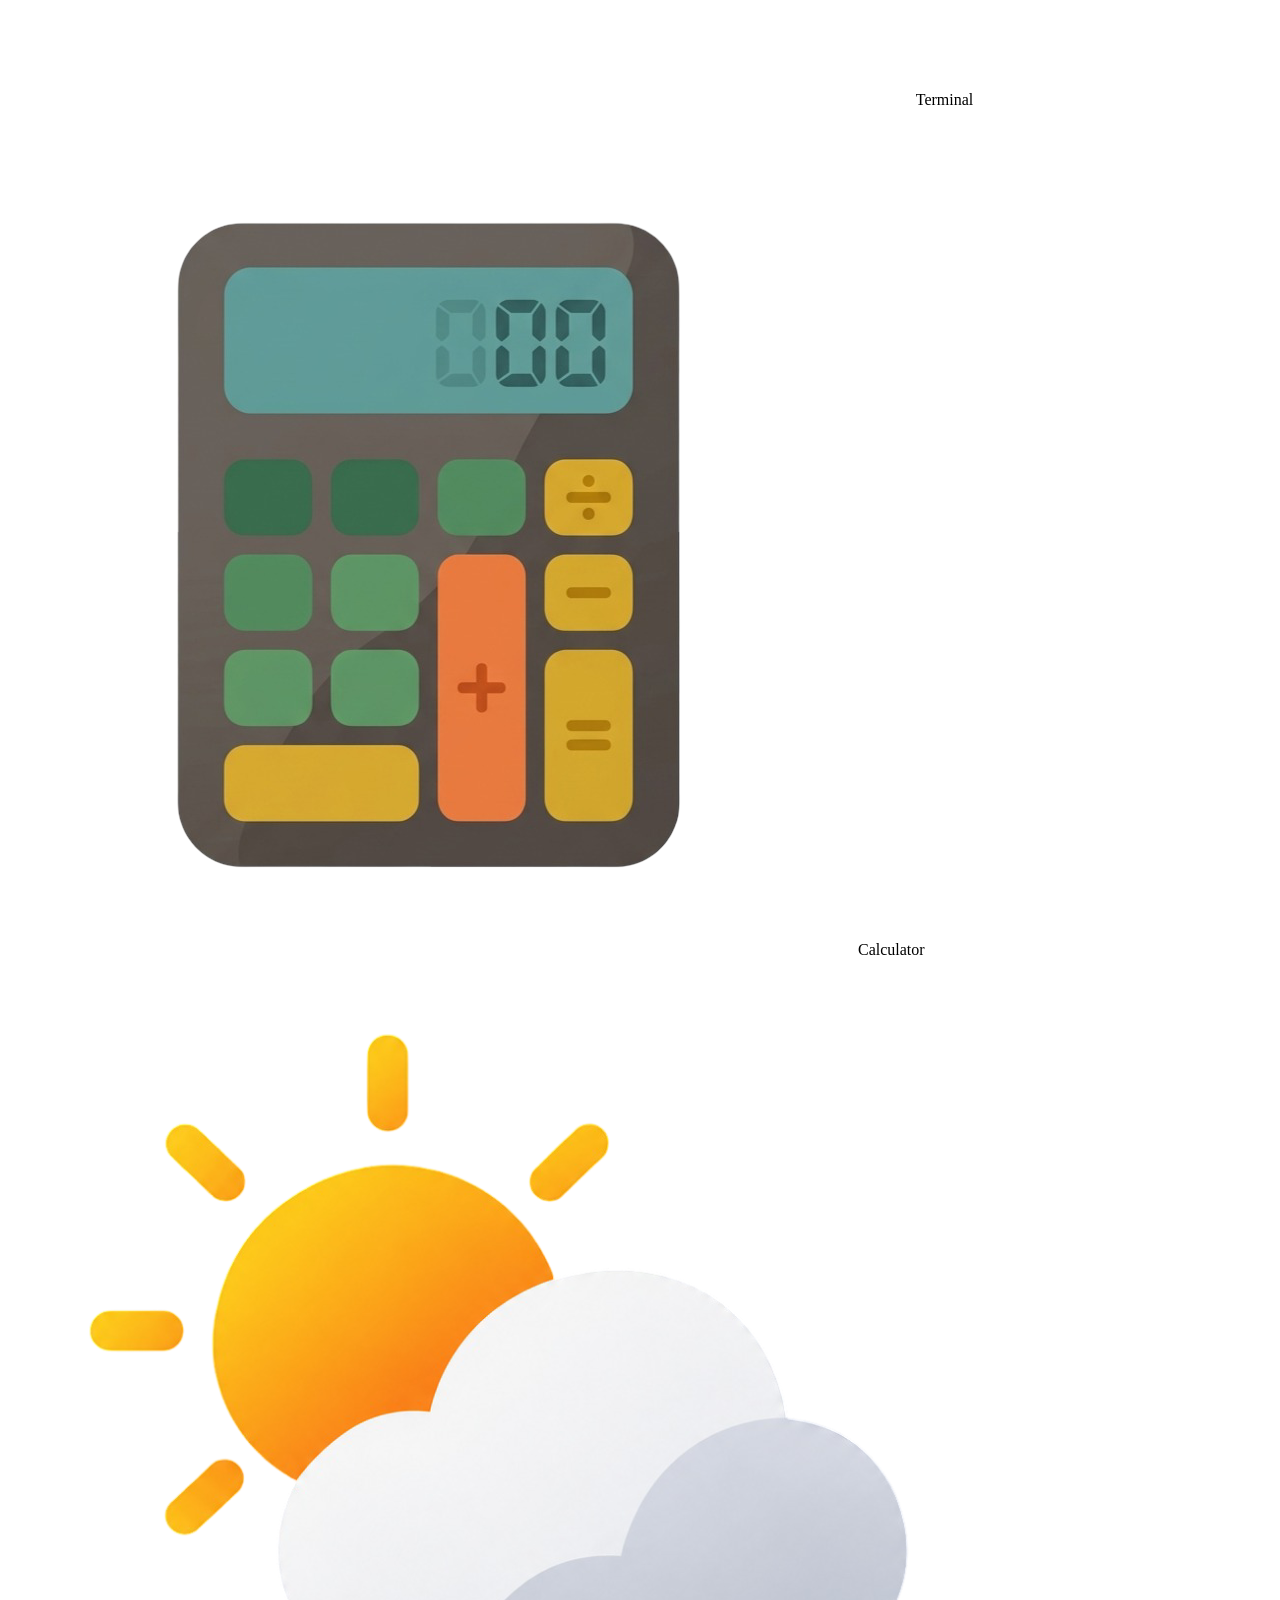
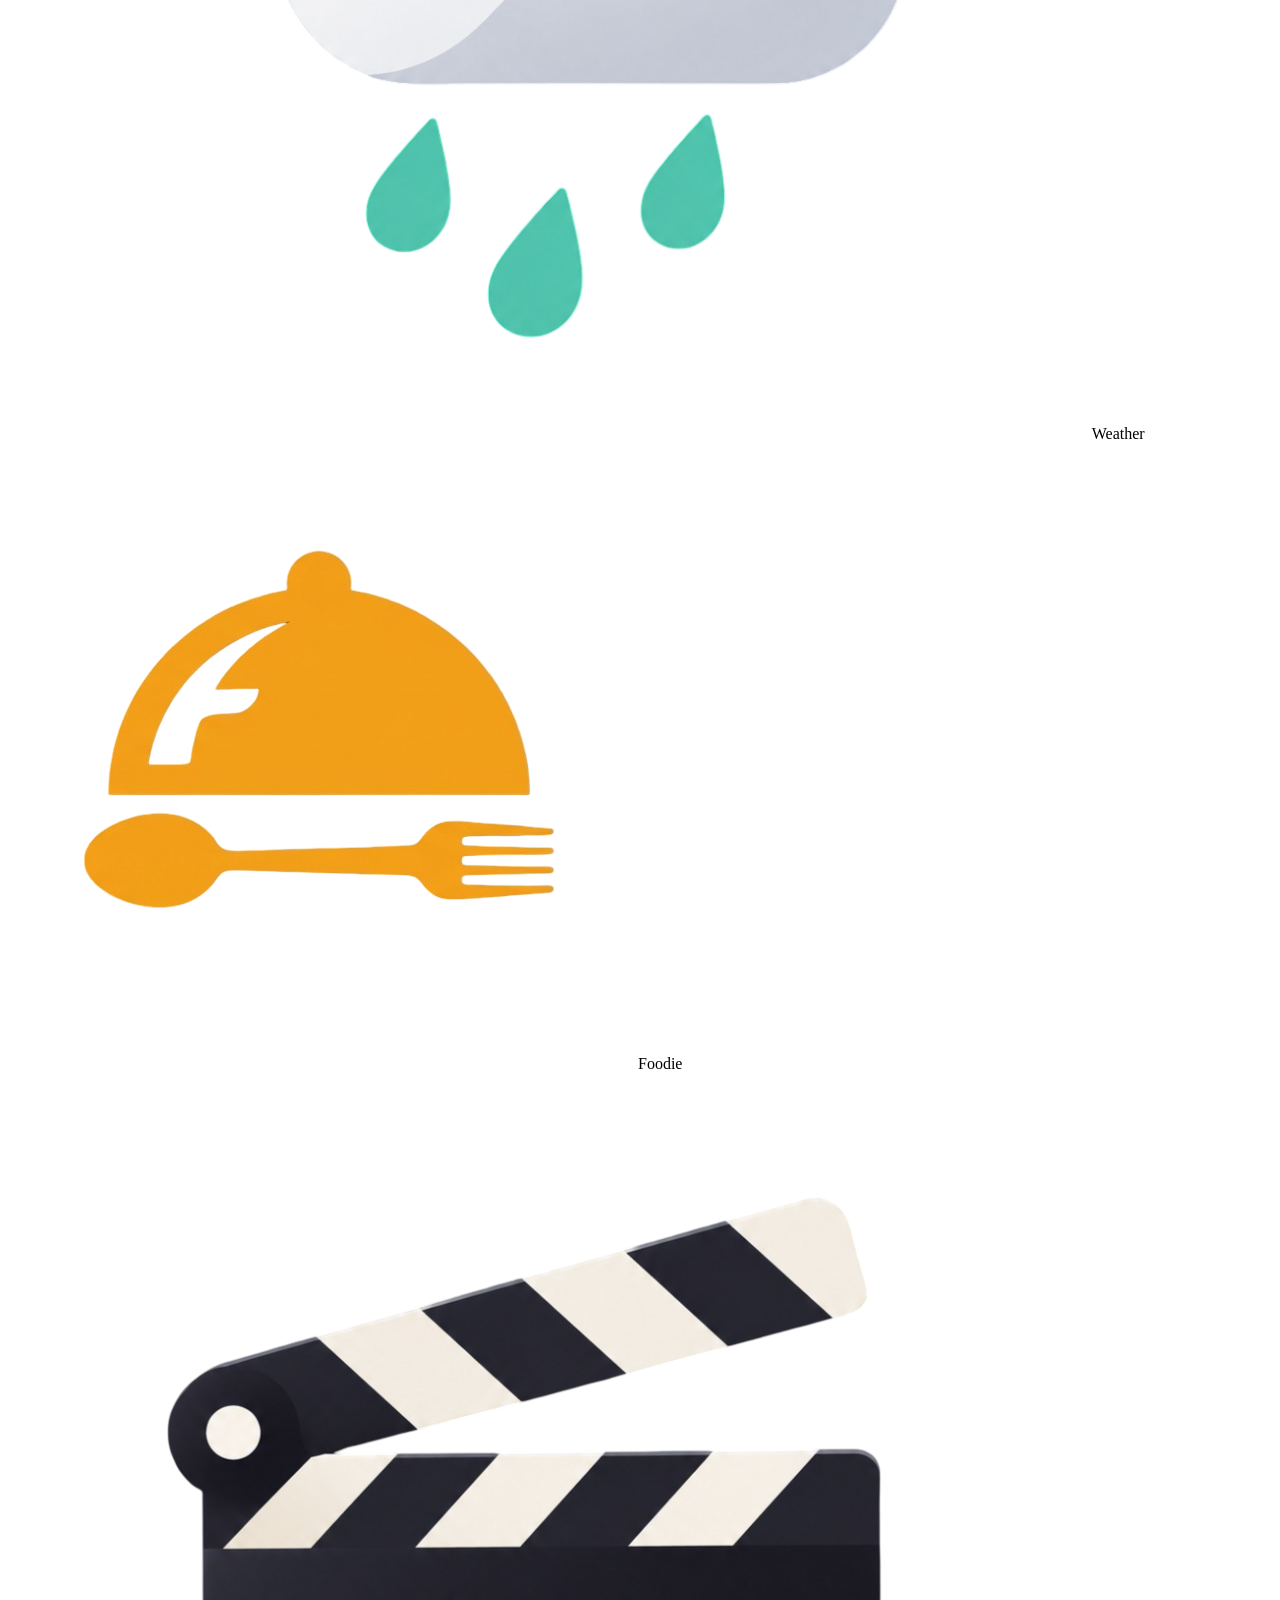
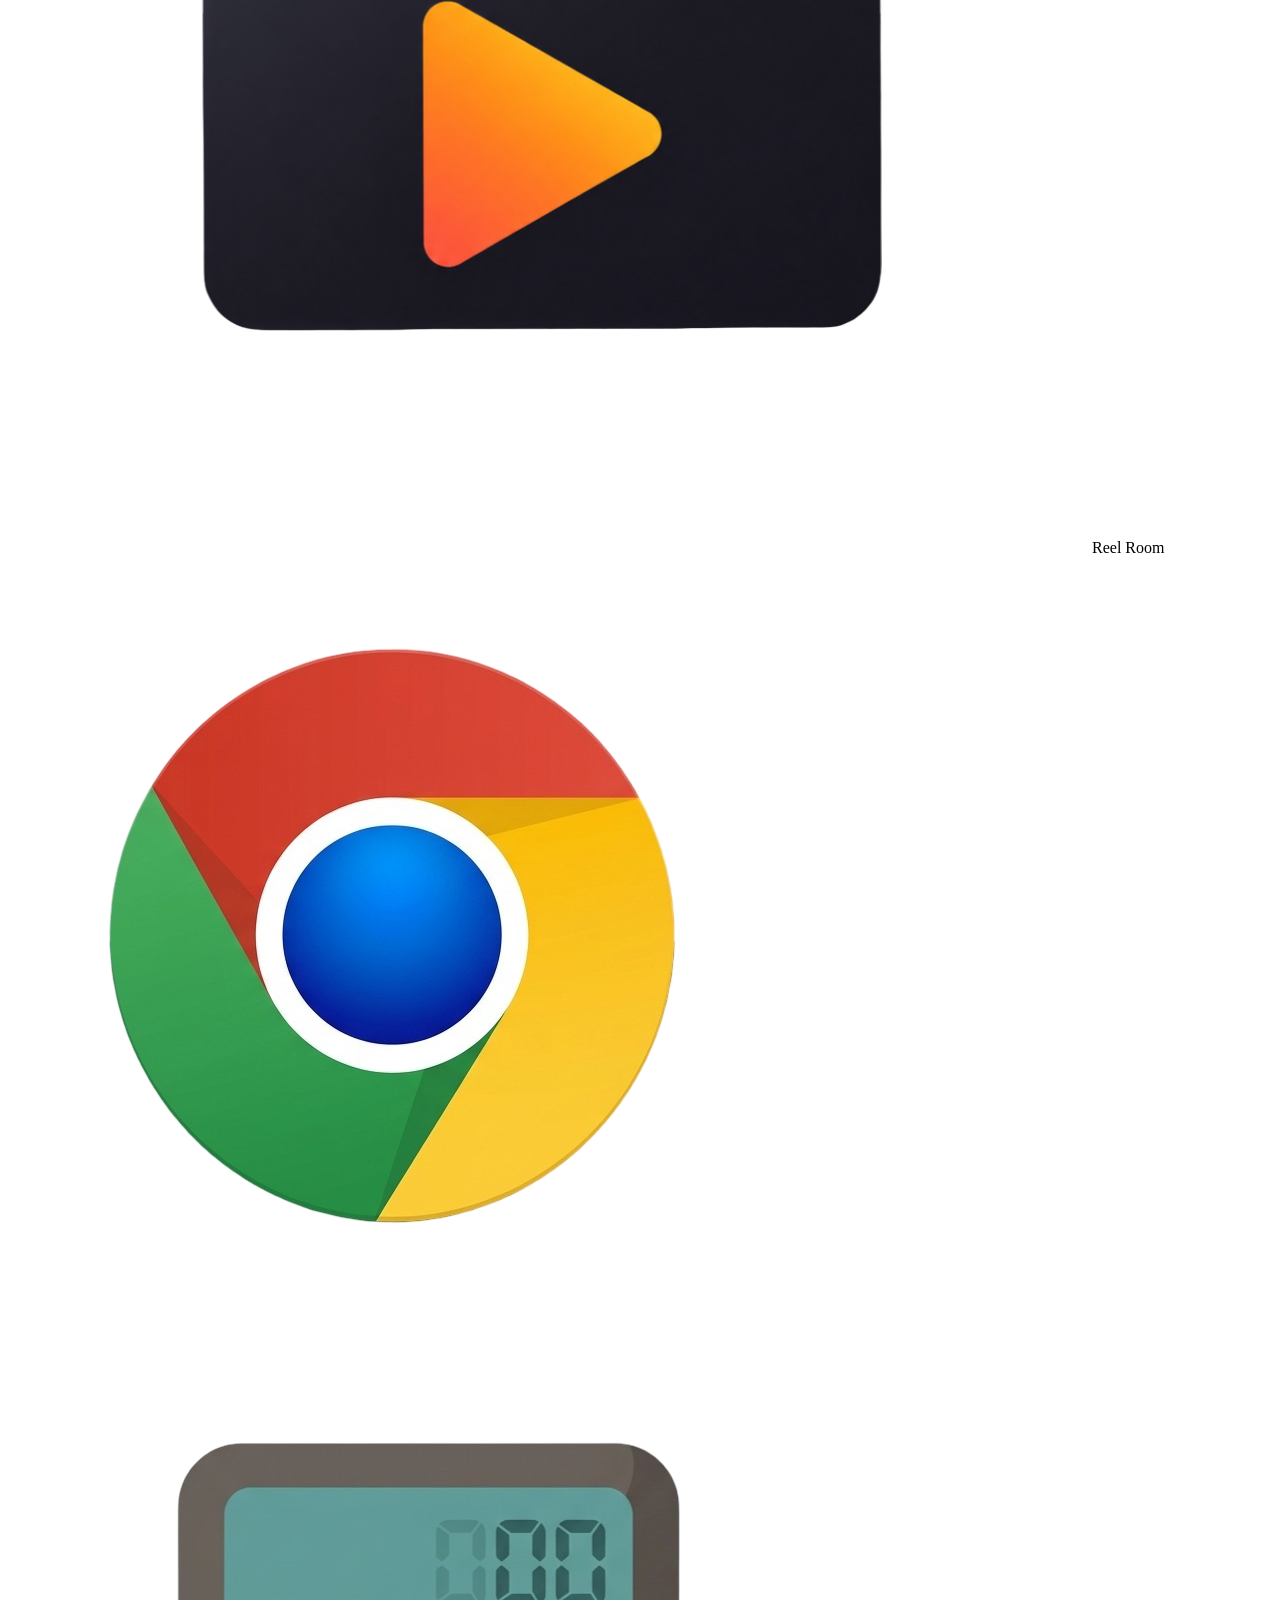
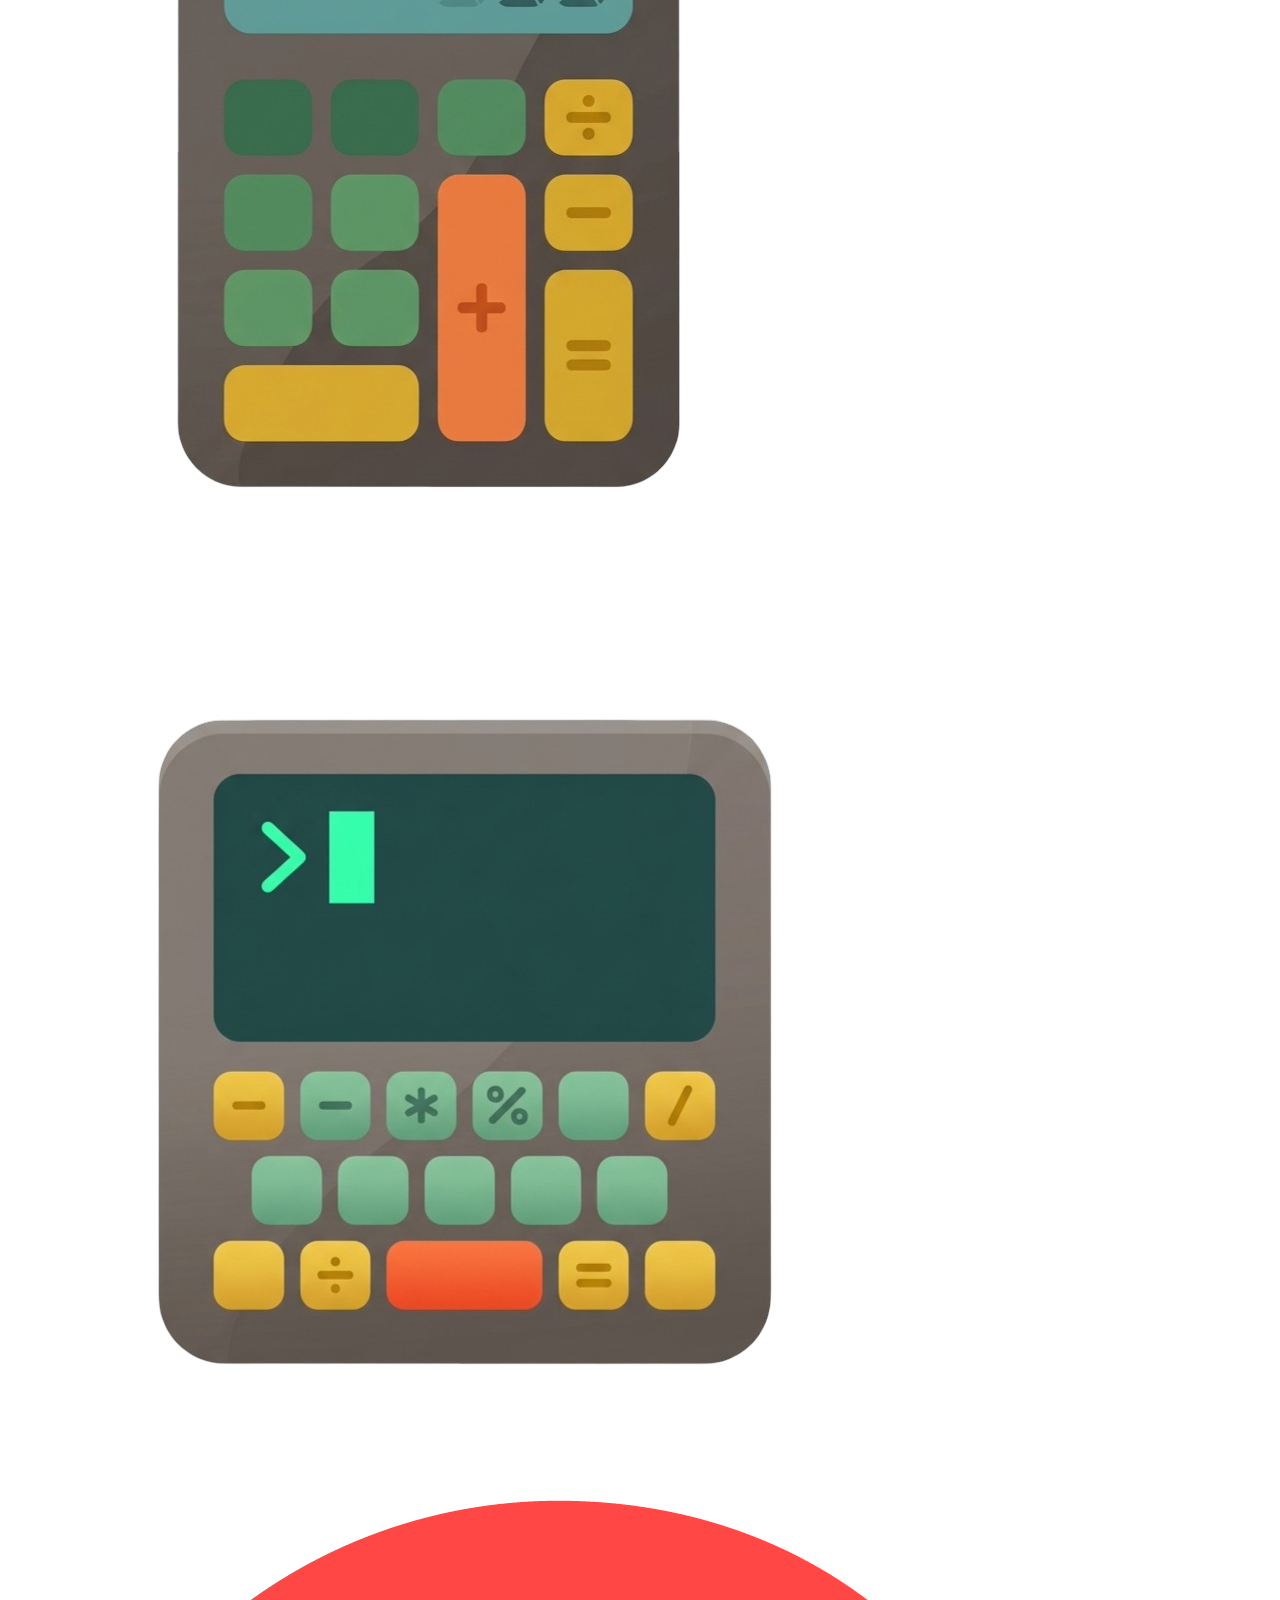
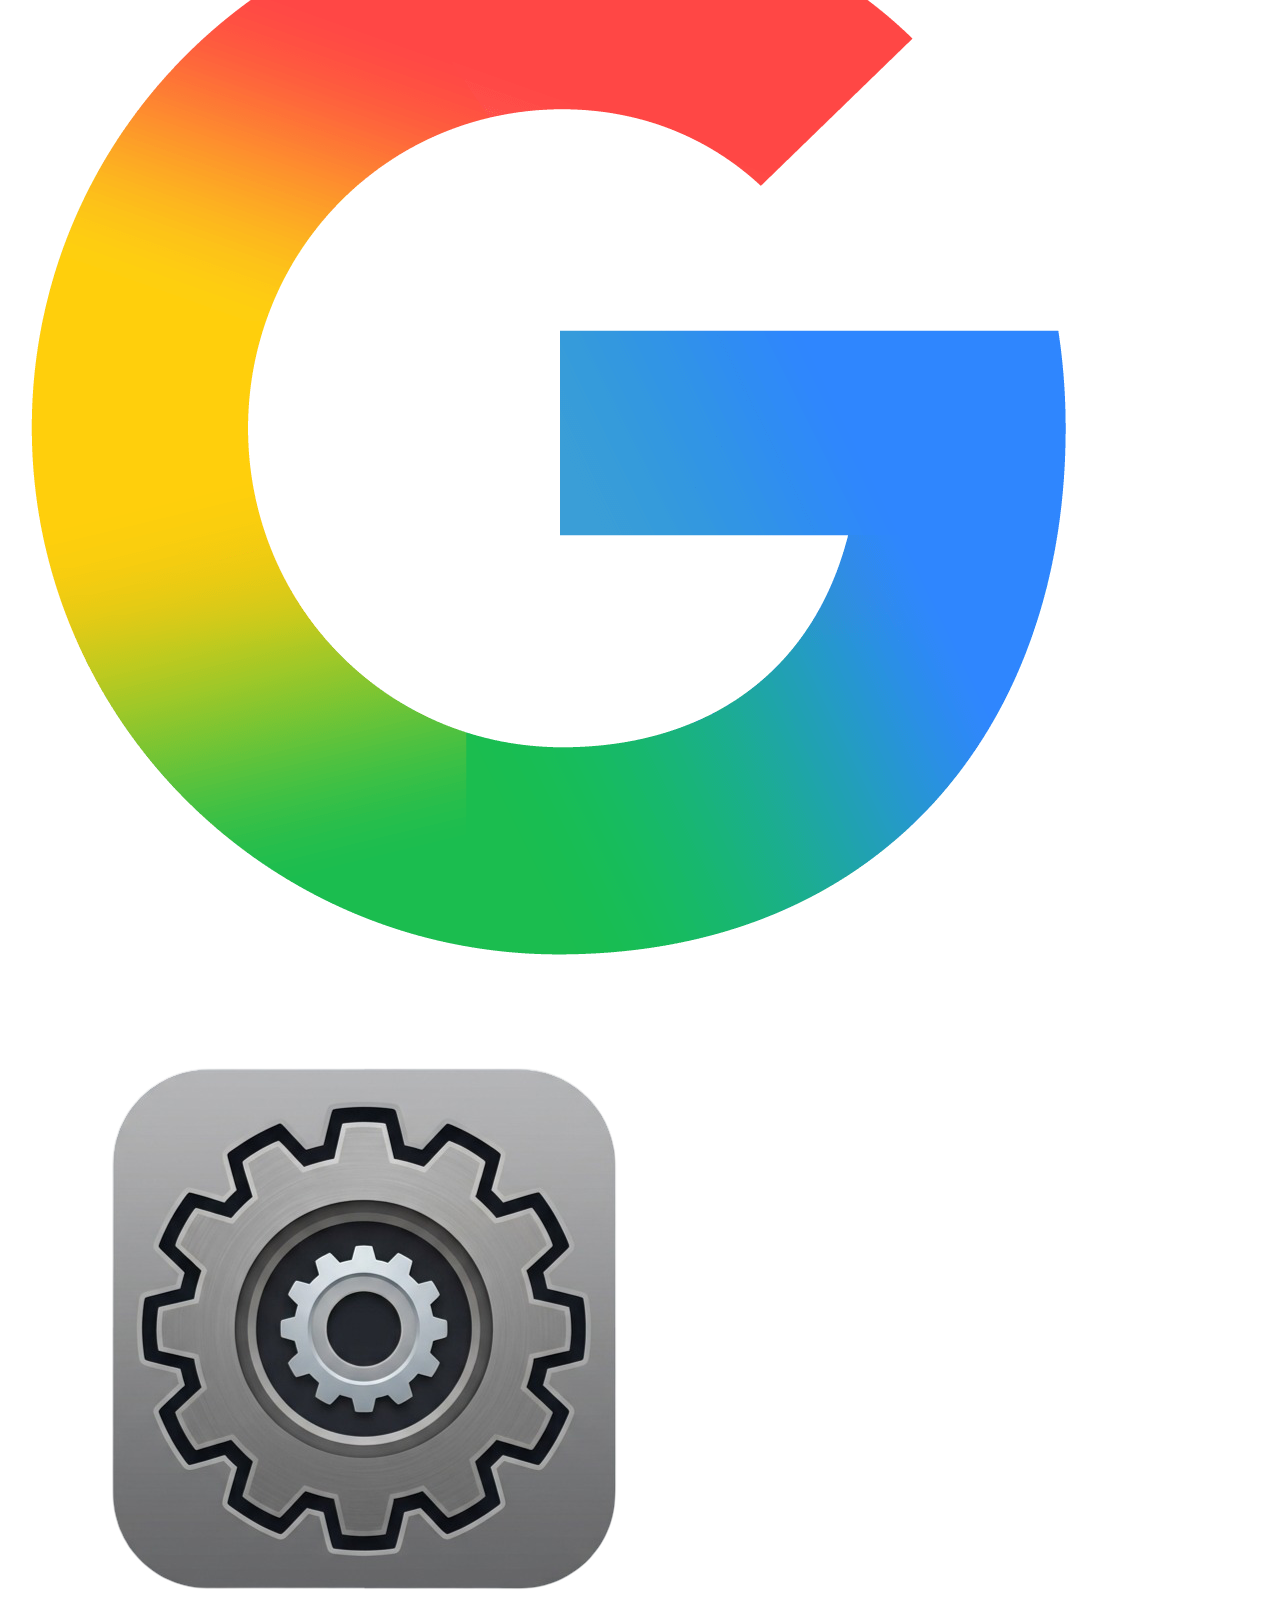
==== commit 1dfde423: "Implement mobile and tablet access restriction Added a script to block access for mobile and tablet " ====
--- a/index.html
+++ b/index.html
@@ -11,6 +11,56 @@
         href="https://fonts.googleapis.com/css2?family=Material+Symbols+Outlined:opsz,wght,FILL,GRAD@24,400,0,0" />
     <script src="https://cdn.jsdelivr.net/npm/@tailwindcss/browser@4"></script>
     <script src="./browser@4.js"></script>
+    <script>
+        function blockMobileAndTablet() {
+  const ua = navigator.userAgent;
+
+  // 1. Detect Mobile
+  const isMobile = /Mobi|Android|iPhone|BlackBerry|IEMobile|Kindle|NetFront|Silk-Accelerated|(hpw|web)OS|Fennec|Minimo|Opera M(obi|obi[^s])/i.test(ua);
+  
+  // 2. Detect Tablet (including iPadOS desktop spoofing check)
+  const isTablet = /Tablet|iPad|PlayBook|Nexus 7|Xoom|Kindle|Silk/i.test(ua) || 
+                   (/Macintosh/i.test(ua) && navigator.maxTouchPoints && navigator.maxTouchPoints > 2) ||
+                   (window.matchMedia('(pointer: coarse)').matches && window.matchMedia('(min-width: 768px)').matches);
+
+  // 3. If either condition is met, rewrite the body
+  if (isMobile || isTablet) {
+    // Force clean body styling to reset any site CSS margins/paddings
+    document.body.style.margin = "0";
+    document.body.style.padding = "0";
+    document.body.style.overflow = "hidden"; 
+
+    // Replace body content with a modern, centered layout
+    document.body.innerHTML = `
+      <div style="
+        display: flex;
+        flex-direction: column;
+        justify-content: center;
+        align-items: center;
+        height: 100vh;
+        width: 100vw;
+        background-color: #f8f9fa;
+        font-family: system-ui, -apple-system, sans-serif;
+        color: #333333;
+        text-align: center;
+        padding: 20px;
+        box-sizing: border-box;
+      ">
+        <div style="max-width: 450px; background: white; padding: 40px; border-radius: 12px; box-shadow: 0 4px 15px rgba(0,0,0,0.05);">
+          <div style="font-size: 48px; margin-bottom: 20px;">🖥️</div>
+          <h1 style="font-size: 24px; margin: 0 0 10px 0; color: #111111;">Desktop Only</h1>
+          <p style="font-size: 16px; line-height: 1.5; color: #666666; margin: 0;">
+            This website is optimized for larger screens and is currently unavailable on mobile or tablet devices. Please switch to a computer to view this page.
+          </p>
+        </div>
+      </div>
+    `;
+  }
+}
+
+// Execute immediately when the script loads
+blockMobileAndTablet();
+    </script>
 </head>
 
 <body class="bg-[url('./img/background.png')] bg-cover bg-no-repeat text-[#fff] font-sans">
@@ -165,4 +215,4 @@
 
 </body>
 <script src="./script.js"></script>
-</html>+</html>
